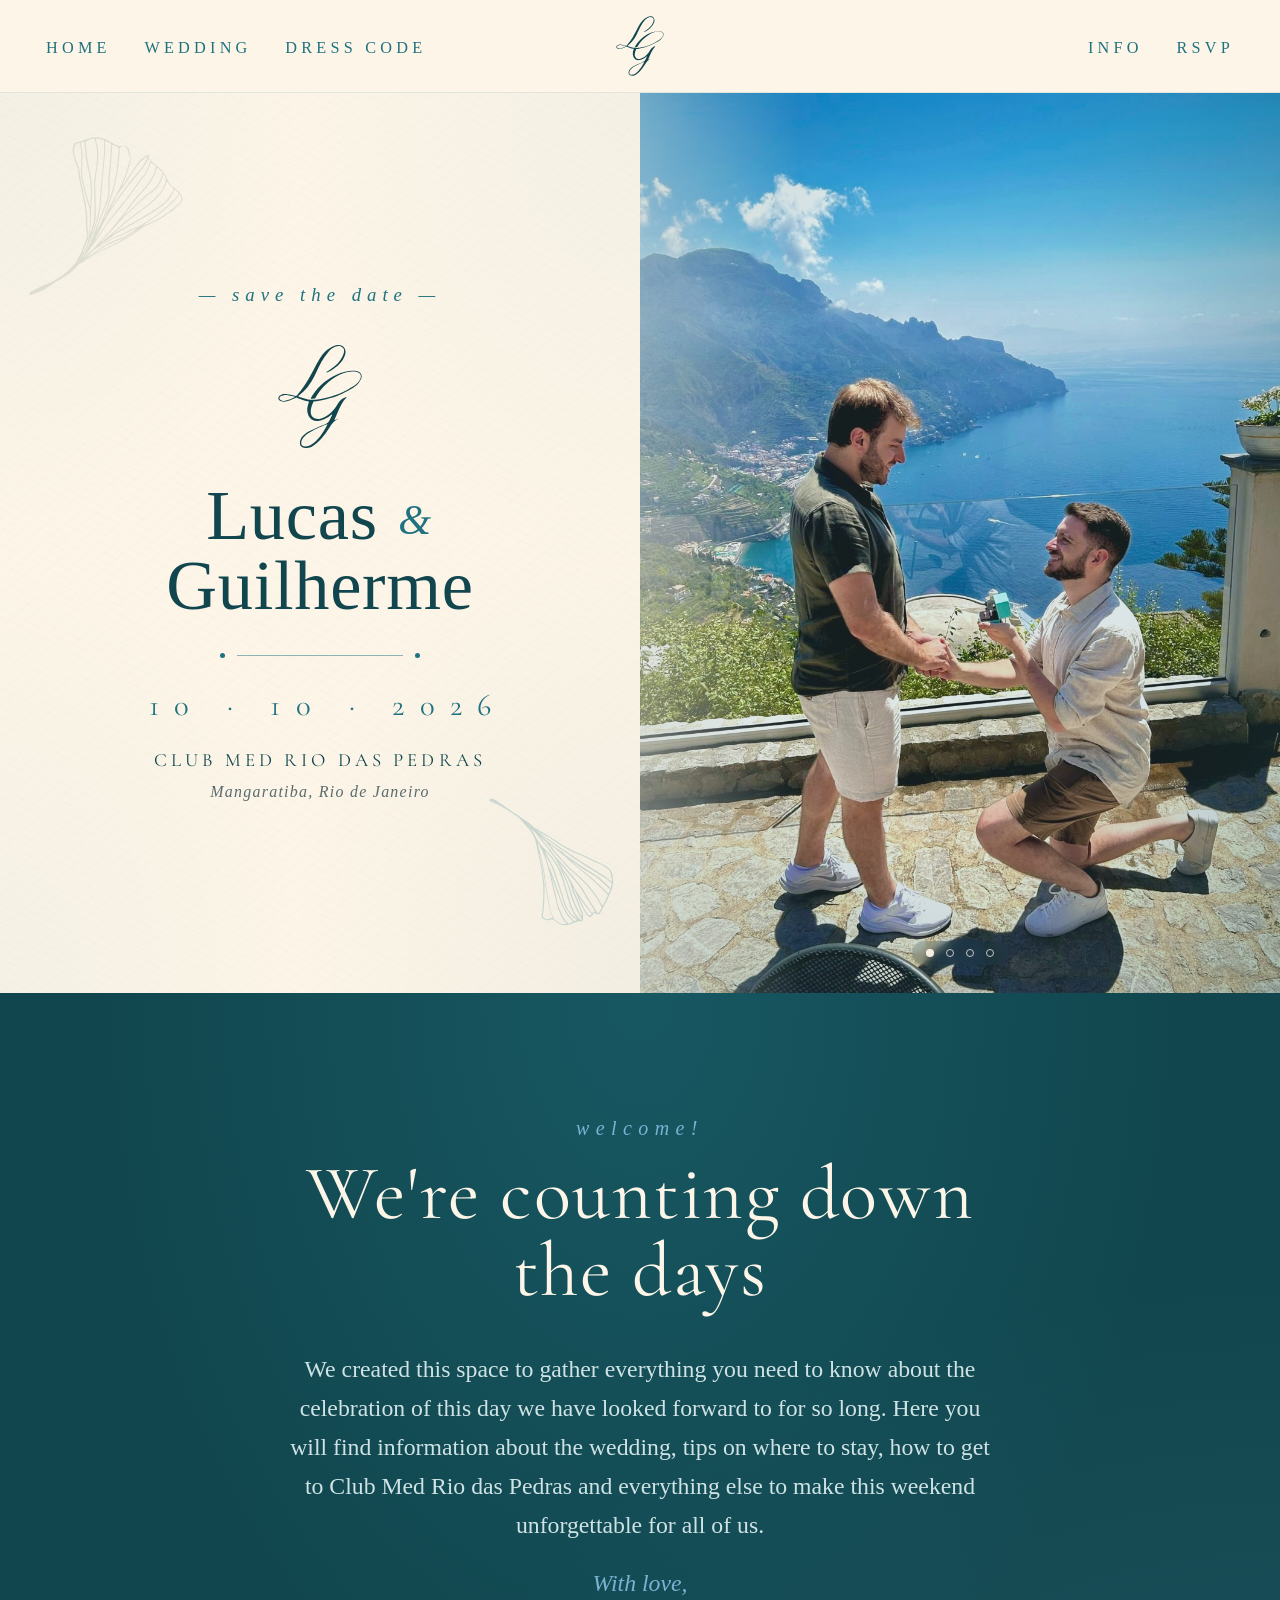
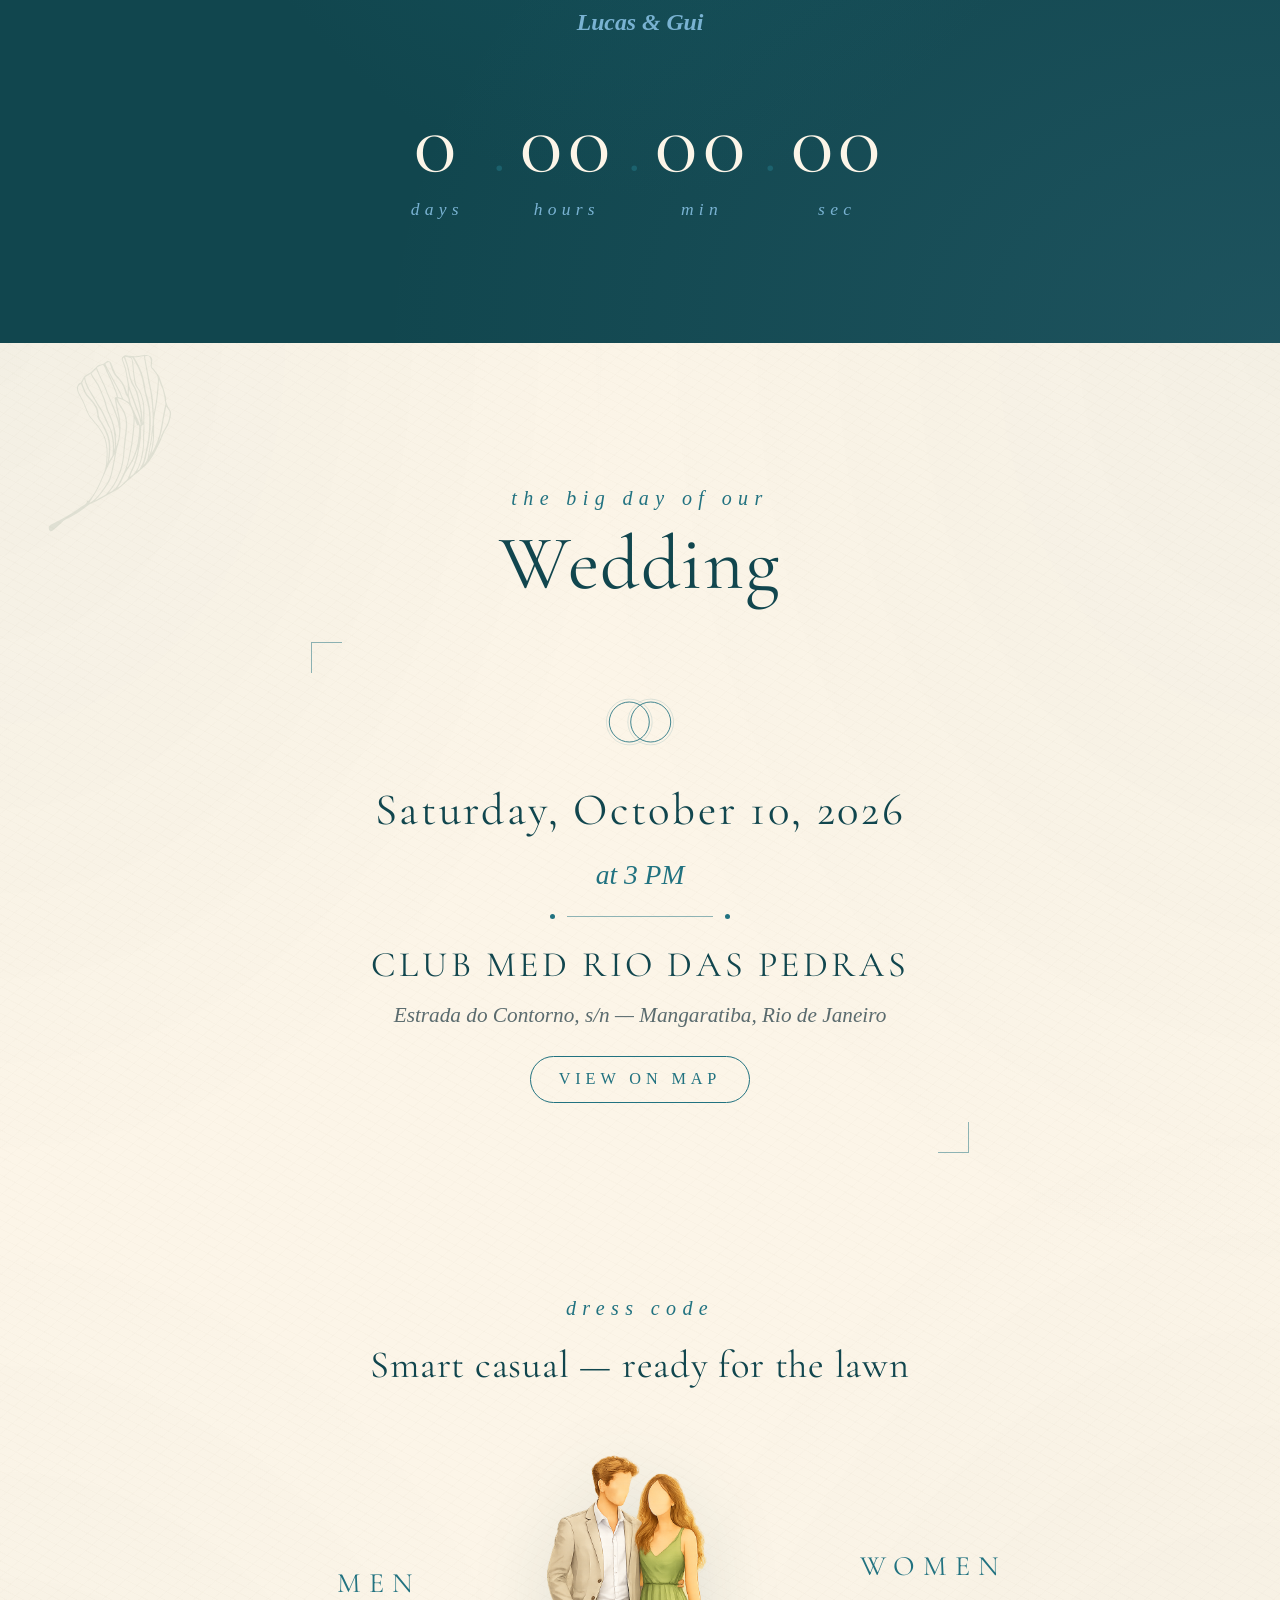
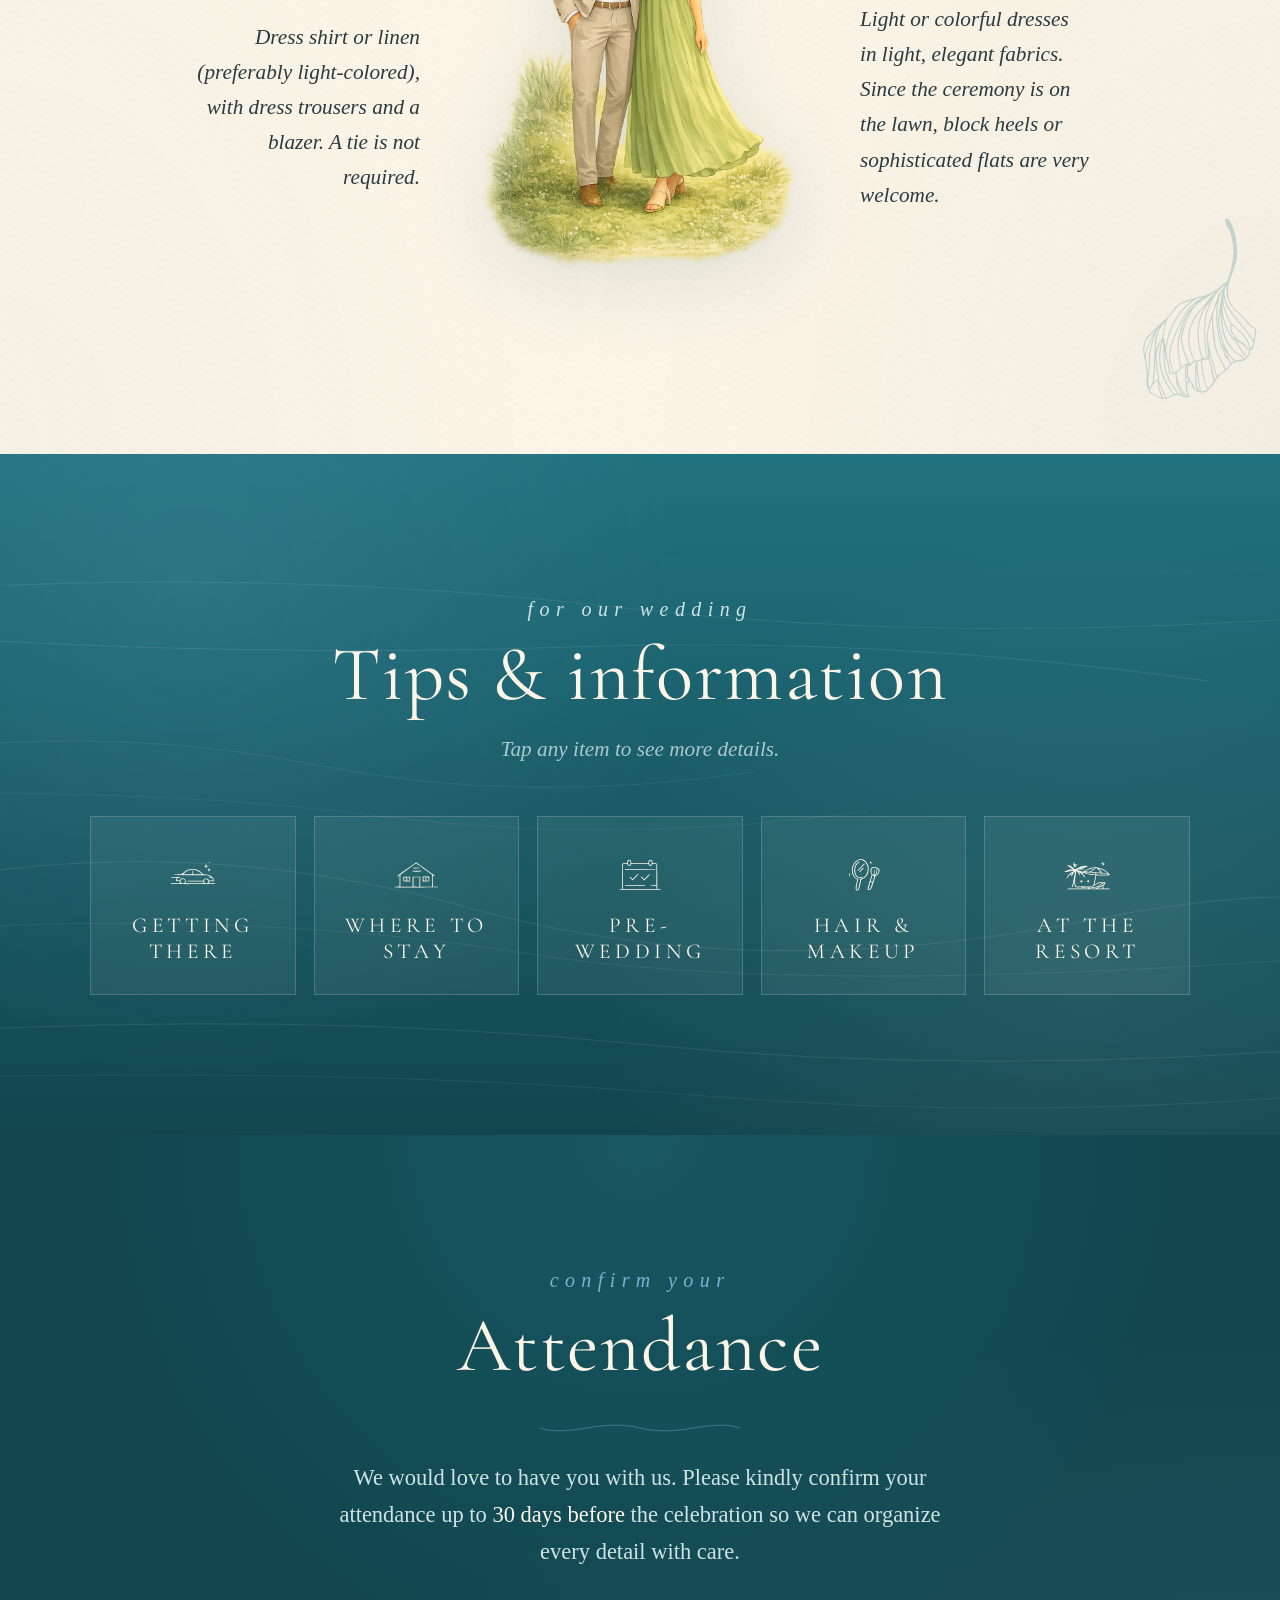
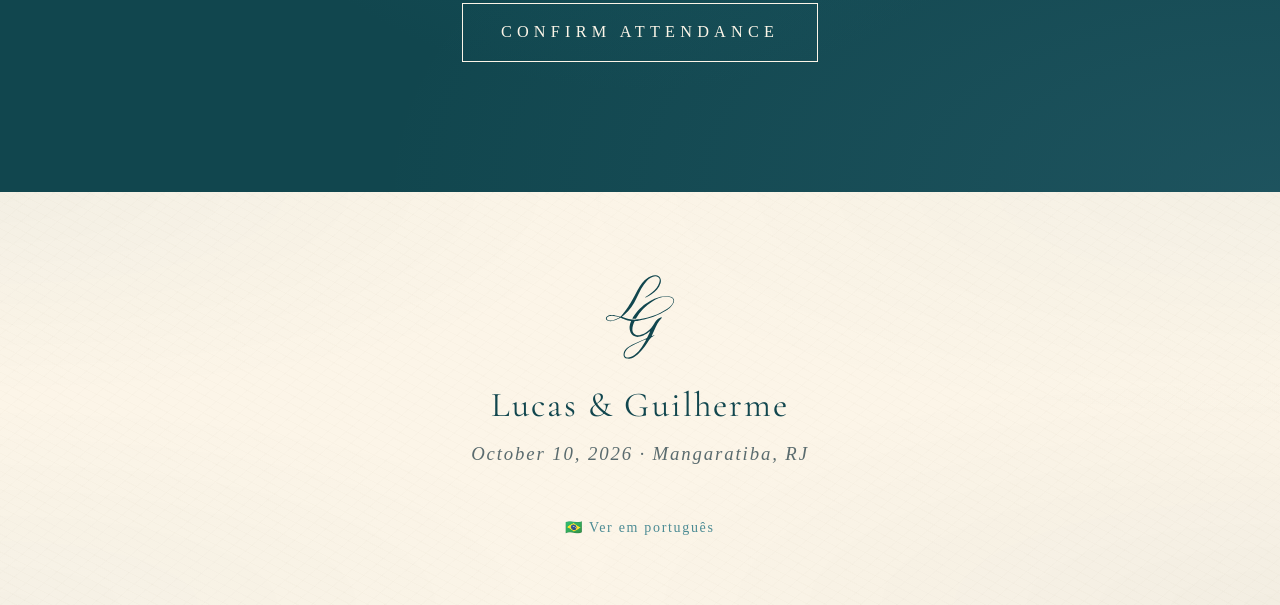
==== en/index.html @ 63b92f37 "Adiciona versão em inglês em /en (RSVP apenas, sem presentes) Página estática independente para conv" ====
<!DOCTYPE html>
<html lang="en"><head>
<meta charset="UTF-8">
<meta name="viewport" content="width=device-width, initial-scale=1.0">
<meta name="robots" content="noindex, nofollow">
<!-- Google tag (gtag.js) -->
<script async="" src="https://www.googletagmanager.com/gtag/js?id=G-W0YH6Z04YT"></script>
<script>
  window.dataLayer = window.dataLayer || [];
  function gtag(){dataLayer.push(arguments);}
  gtag('js', new Date());
  gtag('config', 'G-W0YH6Z04YT');
</script>
<title>Lucas &amp; Guilherme · 10.10.2026</title>
<link rel="preconnect" href="https://fonts.googleapis.com">
<link rel="preconnect" href="https://fonts.gstatic.com" crossorigin="">
<link href="https://fonts.googleapis.com/css2?family=Cormorant+Garamond:ital,wght@0,300;0,400;0,500;0,600;0,700;1,300;1,400&amp;family=Italiana&amp;display=swap" rel="stylesheet">
<link rel="stylesheet" href="../styles.css">
<style>
  .rsvp-inner-solo { grid-template-columns: 1fr; max-width: 640px; }
  .footer-lang { margin-top: 18px; }
  .footer-lang a { color: var(--teal); text-decoration: none; font-size: 14px; letter-spacing: .12em; opacity: .8; }
  .footer-lang a:hover { opacity: 1; }
</style>
</head>
<body data-page="index">

<!-- ============== NAV ============== -->
<nav class="nav">
  <div class="nav-inner">
    <div class="nav-left">
      <a href="#home">Home</a>
      <a href="#casamento">Wedding</a>
      <a href="#trajes">Dress code</a>
    </div>
    <a href="#home" class="nav-monogram" aria-label="Lucas e Guilherme">
      <img src="../imgs/monogram.svg" alt="LG" class="nav-mono-img">
    </a>
    <div class="nav-right">
      <a href="#dicas">Info</a>
      <a href="#rsvp">RSVP</a>
    </div>
  </div>
</nav>

<!-- ============== HERO (split layout: texto à esquerda, foto à direita) ============== -->
<section id="home" class="hero">

  <div class="hero-text paper">
    <svg class="leaf hero-leaf-1" viewBox="0 0 177.8 148.1" aria-hidden="true"><!-- Generator: Adobe Illustrator 30.1.0, SVG Export Plug-In . SVG Version: 2.1.1 Build 136)  -->
  <path fill="currentColor" d="M99.5,0c4.4.3,10.3,2.7,13.8,5.8l7.7,6.9c4,3.6,9.3,1.2,11.3,4.4s1.1,3.8,1.1,5.1-.4.6-.5.7.3.3.4.4c.3,5.7.4,7.8-2.5,12.9l-5.3,9.1c-1,1.7-2.1,3.4-3.2,5l-4.1,6c1.8-1.1,3-2.5,4.3-3.9l3.5-3.6,4.7-4.5,6.2-6c2.4-2.3,5-4.5,8-6l4.9-2.4c.9-.5,2.7-.4,2.9.6-.2,1.4-1.4,3.3-.4,4.6l6.4,7.7c2.1,2.5,3.5,5.5,5.1,8.3s2.1,4.8,2.4,7.3c1.2,9.6,6.8,10.6,10.7,18.3l.7,2.2v2.6c-.3,2.1-1.4,4.8-3.7,5.7s-4.8,2.4-7.1,3.8-4.3,2-6.5,3.1c-7.3,3.6-15,5.5-22.9,7s-8,2.4-11.9,4.1c-9.3,4.1-20.9,7.9-30.8,10.2l-9.1,2.1c-5,1.2-9.8,2.6-14.7,4.5s-7.3,2.6-11.1,3.8-3.1,1.3-4.5,2.2l-5.4,3.7c-5.1,3.4-18.4,6.9-25.9,10.3-6.7,3-13.6,4.9-20.9,5.4-1,0-2.1.6-3,0-.4-.6.7-2.9,2.2-3.3,5.1-1.5,10.1-2.5,15.3-3.6l7-1.4c2.7-.5,5.3-1.4,7.8-2.4l5.5-2.4c2.2-.9,4.2-2,6.2-3.1,4.1-2.2,9.8-5.8,12.6-9.5s2.6-3.1,4-4.7,1.4-2.1,2.1-3.1l6.6-10.1c.8-1.3,1.6-2.7,2.2-4.1s.5-3.8.7-5.8c.8-8,2.8-13.7,3.4-22.3s.4-17.1.4-25.8.2-6.5.4-10.1l.4-6.2-1.2-9.8c-.5-4.2-.8-8.1.4-12.2s2.5-5.8,5.4-6.1c5.2-.7,10.2-.4,15.1-1.6h2.6ZM84.6,76.6l1.9-8.3.9-4.8,2.3-13.1c1.4-7.8,5.8-16.6,8.2-24.8l1.3-4.7c1-3.7,1.7-7.4,1.6-11.2l-.3-8.2c-1.4-.2-2.9-.2-4.4,0l-4.8.7c0,.5-.5,1.3-.6,1.8l-1.4,11.5c-.8,6.5-.7,12.8-.6,19.3s-.7,12.6-1.8,18.9-3,10.7-4.3,16.1l-2,8.5-1.3,4.8-1.9,8c-.7,2.8-1.8,5.3-2.2,8.2,4-7.8,7.6-14.3,9.4-22.7ZM77.4,97.8c2-2.4,3.3-4.9,4.7-7.5s3.4-6,4.9-9.2,3.2-6.9,4.3-10.5l4.3-14.9,6.1-19.6,3.4-11c2.1-6.6,3.9-13.1,4.7-20-2.2-1.7-4.9-2.9-7.8-3.2-.4,7.5.8,10.6-1.3,18.1s-2.2,8.4-3.8,12.5c-7.8,19.5-5.7,20-9.7,38.7s-2.7,11.6-5.1,17.1l-4.6,9.6ZM80.8,65.2c0,1.7.3,3.2.5,4.9l1.4-5c.7-2.4,1.4-4.6,2-7,2-8.3,2.9-16.7,2.7-25.3s-.3-9.9.3-14.9l.9-7.9.9-7.8-3.7.3c-.5,3.8,0,7.8-.6,11.4s-2,9-3.3,13.5-.8,3.7-1.2,5.5c-1.1,5-1.1,8.5-.9,13.6l1,18.7ZM68.4,110.2c1.3-1.8,2.5-3.4,3.4-5.3,2.8-6.8,4.7-13.8,6.3-21s2.6-8.9,1.7-16.5l-.3-2.4-.4-8.4-.3-6.5c-.2-4.2-.6-8.2-.1-12.4s1.6-8.7,2.7-13c1.8-6.8,3.3-11.2,3-18.4s0-2.3,0-3.7c-.8,0-2.1,0-2.9.3-4.9,2-5.1,9.6-4.7,14.1s.7,7.4,1.3,11.2,0,4.7-.2,7l-.4,8.2c0,1.9,0,3.7,0,5.6.2,11.1.4,24.6-2.2,35.4-1.1,4.7-1.4,9.3-1.9,14s-2.4,5.9-4.1,8.4-3.8,5.7-5.6,8.9c2-1.5,3.2-3.5,4.7-5.5ZM69.3,112.3l3.7-4.6c.7-.9,1.2-1.8,1.9-2.7l2-2.7,2.1-3,8.3-13.3,4.9-7.3,5.5-8.1c2.6-3.8,4.5-7.7,5.5-12.2l3.1-13.9c.6-2.8,1.6-5.3,2.6-7.9,3.1-8.9,4.6-16.8,7.6-25.9-1.7-1.8-3.6-3.6-5.6-5.1-.8,5.9-1.9,11.2-3.7,16.6l-2.7,8.6-2.1,6.5-1.7,5.3-6.1,20.9c-2,6.8-3.5,12.1-6.7,18.5l-1.3,2.5-4.6,8.3c-3.2,5.8-8.5,12.2-12.1,17.9-.8.7-1.4,1.4-2.1,2.3l-6.1,7.4c2.9-1.5,4.4-4.2,6.2-6.5l1.2-1.6ZM83.6,95c4.2-4.9,7.9-9.7,11.4-14.9l8.3-14,5.6-10.4c3.1-5.8,5.6-11.9,7.8-18.1l1.8-5.4,1.4-4.3,2.6-8.3c.8-2.5.5-3.7-1.3-5.2l-3.6-2.9c-1.2,3.5-2.2,7-3.1,10.6s-2.7,9.5-4.2,14.2l-2.4,7.5c-.5,1.6-.8,3.3-1.2,5l-1.7,7.8c-.7,3.3-1.5,6.6-3.2,9.6s-1,1.9-1.6,2.8l-7.6,11.1-7.4,10.9c-.3,1.5-1.8,2.3-1.7,3.9ZM107.8,67.2c.5-.6.9-1,1.3-1.5,1.6-1.7,2.7-3.8,4.3-5.6l2.7-3.2c4.7-5.6,11.2-16.9,14.8-23.5s1.4-4.9,1.3-7.5c-.2-4.7.4-2.5-.7-7.2s-4.5-2.3-6.9-2.5c-1.4,5.9-3.2,11.3-5.1,16.9-4.1,12.3-9.1,23.5-15.8,34.6l-1.2,1.9-5.7,9.4-4.5,7c1.9-1.7,3.2-3.8,4.6-5.8s3.1-4,4.8-6l2.2-2.6,3.6-4.3ZM101,77.2l10.9-10.1,3.4-3.1,8.8-7.8c7.3-6.5,23.6-17.2,27.3-25.7-5.5,2.3-8.9,4.6-13.2,8.1-2.1,2.5-4.5,4.3-6.8,6.6l-11,11-6.6,5.5-6,7.1c-2.4,2.8-4.7,5.4-6.8,8.3ZM84.7,100.3l7-6.8c3.3-3.4,6.9-6.3,10.6-9.3l5.4-4.4,10-8,1.8-1.5,7.7-6.9,6.8-6.2,7.2-6.2c5.9-5.1,6.7-6.2,10.6-12.9s-.3-1.7-.8-4.1c-1.1,1.6-2.3,3.4-3.8,4.7l-5.3,4.8-13.2,10.7c-7.9,6.4-20.7,17.7-27.7,24.7l-2.4,2.4c-1.1,1.1-2.3,2.2-3.2,3.4l-5.1,6.6-3.3,4.1-3.4,4.3c-1.3,1.7-2.9,3.1-3.8,5.1,1.8-1.6,3.4-3,5.1-4.7ZM76.3,113.4l7-5,6.2-4.4c4.2-3,8.3-5.8,12.2-9.1l6.4-5.4,10.6-9,4.1-3.6c2.8-2.4,5.5-4.7,8.4-6.9l7.1-5.3,1.6-1.2c5.2-3.9,7.5-5.8,11.8-10.7,2.5-3,4.4-6.1,5.8-9.9l-4.4-4.9c-3.8,6.7-4.9,8.5-10.6,13.4l-4.3,3.8-10.5,9.4c-5,4.5-9.9,8.7-15.1,12.9l-5.5,4.4-7.6,6.1c-1.9,1.5-3.7,3.1-5.5,4.8l-10.1,9.8-11.6,10.5-2.6,2.4c-1.8,1.7-3.6,3.3-5.4,5.2,1.2-.4,2.4-1,3.2-1.9,3.7-3.6,3.5-1.7,8.6-5.3ZM114,86.6l8.1-4.6,9.6-6.1c2-1.3,4-2.5,6.1-3.7,5.1-2.9,10.6-4.4,15.5-8.3s7.2-7.9,9.4-12.7l-4.3-7c-.5.8-.7,1.4-1,2.1-2.3,4.5-5.3,8.2-8.9,11.7s-6.6,5.6-10.2,8.3l-4.4,3.3-5.8,4.5-11.5,9.8-4.2,3.6c.6-.2,1.1-.5,1.6-.8ZM87.1,108c.7-.3,1.2-.7,1.8-1l13.1-7,6.4-3.8c2.1-1.3,4.2-2.4,6.4-3.5l6.8-3.3,7.6-3.5c1.2-.5,2.3-1,3.5-1.6l4-1.8c5.8-2.6,11.2-5.7,16.4-9.5s6.4-5.1,8.7-8.6,4.7-6.3,1.8-11.8l-2.5,4.4c-2.4,4.2-7.2,8.7-11.6,10.8l-4.8,2.3c-3.5,1.7-6.8,3.3-10.1,5.3l-10.3,6.5-8.8,5-3.3,2.1-7,5c-3.6,2.6-6.9,5.4-10.6,7.8s-6.9,4.4-10.1,7.1l2.7-1ZM104.5,101.4l10.6-3.6,16.4-5.2c6.8-2.2,13.3-4.6,19.9-7.3s9.7-4.8,15.3-10.2,2.6-3.5,3.6-5.4c-1.3-1.6-2.6-3-3.3-4.9l-1.5-4c-1.6,2.7-3.3,5.3-5.4,7.7-4,4.4-13.7,10.9-19.1,13.3l-8.9,4.1-15.7,7.3c-2.6,1.2-4.9,2.7-7.4,4.1l-12,6.9,7.5-2.8ZM113.9,103.4c5.5-1.4,7.7-1,13.4-2.8l5.7-1.7c2.8-.9,5.4-2.2,8.2-3.3s5.5-1.9,8.1-3.4l5.9-3.2c2.6-1.4,5.1-2.6,7.6-4.1,5.3-3.2,8.1-4.4,12.3-9.4-1.1-1.7-2.3-3.2-3.7-4.6-.9.8-1.1,2-1.8,2.9-3.7,4.4-8.1,8.3-13.3,10.8s-12,5.2-18.4,7.3l-25.6,8.2-9.1,3.1c-5.5,1.9-8.3,3.7-13.4,5.5s-5.3,1.6-7.5,3.3c6.2-2.1,12-4.2,18.3-5.4s5.6-1.1,8.5-1.8l4.9-1.2ZM131.4,100.8c2.2-.3,4.2-.5,6.4-1l8.2-1.8c5.1-1.1,13.6-4.6,18.3-7.1l10.1-5.4c2.1-1.1,2.7-6.9,1.2-8.9-2.6,2.8-5.5,5.2-8.8,7.2l-8.6,5-5.7,3c-3.7,1.9-7.3,3.6-11.2,4.9s-4.5,2.2-7.5,3l-2.6,1.1ZM69.1,120.2l17.1-6.6c2.4-.9,4.7-1.6,7.1-2.2l4.2-1.1c5.2-1.3,10.3-.5,16.6-3.8,3.7-1.9,7.2-2,10.7-3.6-1.7-.1-3.1.2-4.6.4l-3.5.6-11.4,2.7-2.2.4c-4.3.8-8.5,1.8-12.7,3.1l-6.8,2.3-7.9,2.9-8.6,5.3c.6,0,1.2-.2,1.9-.4ZM63.2,123.7c1.9,0,3.3-1,4.8-1.6l9.4-3.3c4.7-1.6,9.4-2.6,14.3-3.7l6.2-1.5c4.4-1.1,8.5-2.5,12.8-3.9s8-2.8,12.1-4.6c-5.7.8-8.9,3.6-14.7,4.7s-2.2.6-3.4.7c-5.5.5-10.6,1.7-15.9,3.4s-8.2,3.1-12.4,4.7l-7.3,2.7c-2,.8-4,1.5-5.8,2.4Z"></path></svg>
    <svg class="leaf hero-leaf-2" viewBox="0 0 157.9 91" aria-hidden="true"><!-- Generator: Adobe Illustrator 30.1.0, SVG Export Plug-In . SVG Version: 2.1.1 Build 136)  -->
  <path fill="currentColor" d="M6.2,0c.8.3,1.8.4,2.9.5,2.6.2,5.1.8,7.7,1.2l10,1.5,5,.7,10.3,1.7c3.2.5,6.5.7,9.7,1.6s3,1.1,4.7,1.2l4.3.4,13.4,1c2.2.2,4.4.4,6.5.7l5.6.8c6.5.9,13,1.3,19.7.9l2.9-.2,7.1-.3h16.4c4.7-.2,13.8-.5,17.1,3.6s3.3,4.1,4.8,6.4,2.7,8.7,2.8,10.5l.5,9.4c.3,6.1-.2,5.6-.2,11.1s-.2,3.7-.3,5.6-1.6,3.3-3.6,3.1l-2.1-.2c-.3,1.4-.5,2.5-.8,3.8s-1.7,2.6-3,2.3c-2.5-.5-4.5-1.8-6.5-3.2-5.3-3.7-10-7.9-14.9-12s-4.2-3.6-6.8-5c1.8,2.3,3.8,4,6,5.8,3.1,2.5,5.9,5,8.7,7.8s3.1,2.9,4.7,4.3c2.6,2.2,4.3,5.4,5.3,8.7-.8,1.4-2.1,1.7-3.2,2.5-6.3,4.5-7.6,11-16.4,11.6-2.1.1-4.2-.4-6.3-.7s-1.2-.1-1.7-.3c-2.9-1.1-2.9,1.3-5.8,3.1s-6.9.8-8-1.7-.6-2.9-1.1-4.2c-1.5-4.4-3.4-8.4-5.2-12.7s-4.6-10.3-7.6-15.2-7.3-11.6-11.6-17.1l-4.9-6.3c.2-.4,1.1-.4,1.3,0l5.6,7.1c1.4,1.8,2.6,3.6,3.9,5.4,2.7,3.8,5.1,7.6,7.5,11.5s3.9,7.2,5.6,11.1l3.8,8.7c1.6,3.7,2.9,7.3,3.9,11.2.3,1.1,2.1,1.3,3,1.5,4.1.8,4.2-2.3,7.4-4.1-3.3-2.7-6-5.5-8.5-8.8l-7.5-10.1c-4.5-6.1-8.6-12.2-12.8-18.6s-5.2-7.6-8.3-11.2l-4.2-4.9-.6.4c-.2.1-.9-.1-1-.3l-4.1-5.3c-5.5-7.1-7-8.9-14.8-13.4s-1.8-.7-2.8-1.1c-5.6-2.3-10.8-5.1-16.9-6.3s-15.7-1.9-23.6-2S.2,4.3,0,3.4v-1.9C1.8-.1,1.7.7,2.9,0h3.4ZM130,13h-2.3s-4.1,0-4.1,0h-12.6c-4.9.2-9.6.8-14.5.5s-7.2-.5-10.9-1l-8.4-1.2c-1.4-.2-3.1-.3-4.6-.4l-5-.3c-2.5-.2-4.8-.4-7.4-.4,3.5.9,6.7,1.8,10.2,2.2l5.7.7,8.5,1.4,10.5,1.5c12.2,1.8,24.3,3.3,36.6,4.4l8.4.8c4.7.4,9,1.4,13.6,2.4-.4-1.4-1.4-2.3-2.2-3.4-1.2-1.7-4-5.6-6-6.2-6.1-1.7-9.5-1.4-15.6-1.2ZM141.1,72.2c-3.7-2-15.1-11.3-17.8-14.2l-8.6-9.3c-.6-.6-1.2-1.5-1.8-2l-2.3-2-15.3-12.7c-2.2-1.9-4.4-3.4-7-4.8l-9.6-5-7.7-3.6c-5.5-2.5-10.9-6.1-17.6-7.4.5.6.9.8,1.5,1.2,4.5,3.1,8.7,6.1,13.6,8.7s13.9,4.3,21.9,9.1,10.5,7.2,14.9,11.9l14.1,15.3,3.3,3.7c4,4.4,9.2,9.1,14.7,11.6s3.9,1.4,4.5,1.1.8-.9.6-1.1l-1.4-.7ZM154.4,25.2l-7.4-1.6c-2.7-.6-5.6-.9-8.5-1.1l-7.2-.6-8.2-.8-12.3-1.5-25-3.8-2.2-.4-7-1.1-11.3-1.7c2.9,1,5.8,1.7,8.8,2.5l10,2.1c1,.2,2.2.5,3.2.4,4.6-.4,8.4,2,11,2.4l19.8,3c7.6,1.2,14.7,1.2,21.8,2.9s10.2,2.6,15.5,4.6l-1-5.5ZM149,56.5c1.1.7,5,3.5,6,3.3s.9-6,.9-7.1c-3.8-3.2-7.7-6.2-12.2-8.4l-7.1-3.5c-4.4-2.1-8.9-3.7-13.6-5.1l-5.7-1.7c-3.4-1-6.8-1.7-10.2-2.8s-6.4-2.5-9.6-3.8l-10.4-4.2c-7.8-3.1-13.2-7.6-21.8-8.9l4.2,2.3c.4.2.7.7,1.3.7l6.3,2.8,6.8,3.5,3.6,2c2.3,1.3,4.8,2,7.3,2.9,3.7,1.3,7.1,2.8,10.7,4.3l7.1,3.1c4.3,1.9,8.5,3.5,12.7,5.7l2.2,1.2c1.1.6,2.2,1.2,3.2,1.9l10.2,6.9,8.1,4.9ZM156.4,44.2l-.3-6.1c-6.1-2.3-12.1-4.3-18.3-6l-11.1-3-14.2-3.4-7.7-2.2-7-1.9-13.1-3.1-7.5-1.6c2.6,1.5,4.9,2.7,7.5,4s3.2,1.3,4.9,2l9.6,3.9,7,2.8c5.7,2.3,19.2,4.6,27.8,8.7l7.8,3.7c5.2,2.4,9.6,5.5,14.1,9.1.3-2.5.6-4.6.5-6.9ZM119.3,77.5c-2.4-2.1-4.7-3.8-6.6-6.2l-6.1-7.4-9.5-11.8c-2.6-3.2-5.1-6.3-7.9-9.4s-1.1-1.4-1.7-2.3-1.8-1.5-2.5-2.4-1.5-1.9-2.4-2.7l-3.3-3.3c-4.3-4.3-8.8-8.1-14.2-11.2.9,1.5,2.2,2.7,3.4,4.1l8.8,10.4c3.4,4,6.4,8.1,9.3,12.5s7.7,11.7,11.9,17.5l7.6,10.4c2.6,3.5,5.5,6.8,9.2,9.2s3.9,1,5.7,1.5c2.7.7,7.4-.2,9.4-2.3-4.5-1.3-8-3.6-11.4-6.6ZM156,36.7v-4.6c-5.5-2-10.9-3.5-16.6-4.9s-5.2-1.1-8-1.3c-5.7-.5-11.2-1-16.8-1.9s-5.8-1.1-8.9-1.4c3.1,1,6.1,1.9,9.3,2.6l15.7,3.7,5.3,1.4,11.4,3.4,4.1,1.4,4.5,1.6ZM137.6,74.4c-3.3-1.5-6.1-3.3-8.8-5.5s-2.7-2.1-3.8-3.4l-5.8-6.2-10.4-11.6c-6.7-7.4-14.8-14.8-23.9-18.9s-5.6-2.5-8.6-3.1l13.1,9.8c4,3,7.3,6.7,10.8,10.3l12.2,12.5,1.5,1.6,5.7,6c.5.5,1.2,1.1,1.8,1.6,4.7,3.8,10.2,6.8,16.2,7ZM138.9,75.8c-5.3-.3-9.6-1.7-13.7-4.3-3.1-1.7-5.6-3.8-8-6.4l-5.2-5.6c-.5-.6-1-1-1.5-1.6l-13.7-13.8c-2.7-2.7-5.2-5.2-8.1-7.7s-3.4-2.4-5.1-3.7-4.6-3.5-7.1-5.1c1.4,1.6,3,2.9,4.5,4.5l3.6,3.8c1.5,1.5,2.9,3,4.6,4.2,2.8,2.1,5,4.5,7.5,7l16,15.8,1.5,1.6c5.9,6.1,13.6,11.7,22.1,13.7l2.5-2.4ZM149.7,62.1c.2-.7.4-1.3.5-1.6s.9-.4,1.5-.6c-2.3-1.7-4.8-3.1-7.4-4.6-6.7-3.8-13.6-9.4-19.6-12.5s-8.3-3.8-12.6-5.6l-3.4-1.4-2.3-1c-3.7-1.7-7.3-3.4-11-4.6,4,3.2,8.3,5.7,12.5,7.6s2.7,1.4,3.8,2.4,1.6.8,2.3,1.3l8.2,6.1c2.6,1.9,5.4,3.3,8.2,4.8l6.1,3.3c4.3,2.4,8.5,4.7,13.2,6.5ZM133.7,62.3l-3.7-3.6c-.3-.3-.5-.5-.8-.8l-3.4-2.8c-2.3-1.9-4.7-3.7-6.7-6l-4.4-4.9c-2.1-2.4-4.9-3.9-7.7-5.4l-4.5-2.5c1,1,1.9,1.9,3,2.7,5.1,4,9.8,8.2,14.1,13.2s7.9,7.9,13.6,12.6,5.2,4.2,8.3,6c-2.2-4.4-4.3-5.1-7.7-8.5ZM133.1,82l2.4-2.8c-3.3-1.2-6.3-2.1-9.2-3.8s-7.5-5-10.8-8.2l-11-10.6-8.1-7.9-2.8-2.8c.9,1.5,2,2.5,3,3.8l8.6,10.6c1.2,1.5,2.4,2.8,3.5,4.4,2.7,3.6,5.4,6.9,8.9,9.8s2.6,2.1,3.9,3.3c2.6,2.4,5.8,3.8,9.1,5s1.6,0,2.4-.8ZM148.1,65.9c1.1-.3,1.3-1.9,1.4-2.6-2.8-1.2-5.5-2.1-8.2-3.6l-11.7-6.4c2,2.2,4.2,3.8,6.4,5.6s5.1,3.9,8,5.7,2.7,1.6,4.1,1.3Z"></path></svg>

    <div class="hero-text-inner">
      <p class="hero-eyebrow">— save the date —</p>

      <img src="../imgs/monogram.svg" alt="LG" class="hero-mono-img">

      <h1 class="hero-names">Lucas <span class="amp-display">&amp;</span> Guilherme</h1>

      <div class="hero-rule">
        <span class="dot"></span>
        <span class="line"></span>
        <span class="dot"></span>
      </div>

      <p class="hero-date">10 · 10 · 2026</p>
      <p class="hero-place">Club Med Rio das Pedras<br><span class="hero-place-sub">Mangaratiba, Rio de Janeiro</span></p>
    </div>
  </div>

  <div class="hero-photo">
    <div class="hero-slide is-active" style="background-image:url('../imgs/hero.jpg')" role="img" aria-label="Lucas e Guilherme em Ravello, Itália"></div>
    <div class="hero-slide" style="background-image:url('../imgs/hero2.jpg')" role="img" aria-label="Em frente à Torre Eiffel, Paris"></div>
    <div class="hero-slide hero-slide-louvre" style="background-image:url('../imgs/hero3.jpg')" role="img" aria-label="No Louvre, Paris"></div>
    <div class="hero-slide hero-slide-couple" style="background-image:url('../imgs/hero4.jpg')" role="img" aria-label="Em Londres"></div>
    <div class="hero-photo-overlay"></div>
    <div class="hero-dots" aria-label="Navegação do carrossel">
      <button class="hero-dot is-active" data-i="0" aria-label="Foto 1"></button>
      <button class="hero-dot" data-i="1" aria-label="Foto 2"></button>
      <button class="hero-dot" data-i="2" aria-label="Foto 3"></button>
      <button class="hero-dot" data-i="3" aria-label="Foto 4"></button>
    </div>
  </div>
</section>

<!-- ============== WELCOME + COUNTDOWN ============== -->
<section class="welcome dark">
  <div class="welcome-inner reveal">
    <p class="kicker">Welcome!</p>
    <h2 class="section-title light">We're counting down the days</h2>

    <p class="welcome-text">We created this space to gather everything you need to know about the celebration of this day we have looked forward to for so long. Here you will find information about the wedding, tips on where to stay, how to get to Club Med Rio das Pedras and everything else to make this weekend unforgettable for all of us.</p>
    <p class="welcome-text welcome-text-italic">With love,<br><strong>Lucas &amp; Gui</strong></p>

    <div class="countdown" id="countdown" aria-live="polite">
      <div class="cd-block">
        <span class="cd-num" id="cd-days">99</span>
        <span class="cd-label">days</span>
      </div>
      <div class="cd-sep">·</div>
      <div class="cd-block">
        <span class="cd-num" id="cd-hours">17</span>
        <span class="cd-label">hours</span>
      </div>
      <div class="cd-sep">·</div>
      <div class="cd-block">
        <span class="cd-num" id="cd-min">00</span>
        <span class="cd-label">min</span>
      </div>
      <div class="cd-sep">·</div>
      <div class="cd-block">
        <span class="cd-num" id="cd-sec">32</span>
        <span class="cd-label">sec</span>
      </div>
    </div>
  </div>
</section>

<!-- ============== O GRANDE DIA ============== -->
<section id="casamento" class="great-day paper">

  <svg class="leaf leaf-corner-tl" viewBox="0 0 147.8 146.9" aria-hidden="true"><!-- Generator: Adobe Illustrator 30.1.0, SVG Export Plug-In . SVG Version: 2.1.1 Build 136)  -->
  <path fill="currentColor" d="M120,0c1,1.1,7.4,3.3,9.1,3.8,3.7,1.1,7.9,0,12.5,2.8s2.1,6.3.9,9.5-.8,2.6,0,4c1.1,2.2,3.6,8.4,3.8,10.6l.7,12v4c0,2.3-.2,4.5-.4,6.8-.8.6-.8,1.3-.7,2.2.2,2.1,0,4.3.7,6.3s1.4,3.4.9,5.3-1.8,4.2-2.9,6.2-3.3,4.9-5.5,6.9-3.5,3.3-5.9,6.3-2.7,3.8-4.3,5.5l-8.1,8.7c-1.2,1.3-2.5,2.4-3.8,3.6-4.9,4.5-10.6,7.4-16.7,9.7s-8.4,3.8-12.7,5.8-6.5,3.5-10.1,4.7-9,2.2-13.5,3.3l-5.7,1.4c-3.4,1-6.8,1.5-10.3,1.9s-2.3.3-3.3.7l-7.2,2.7c-5.4,2-10.8,3.4-16.5,4.5s-4.4,1-6.4,2c-3.5,1.8-6.8,3.6-10.4,5.1s-3.3.2-4-1.3v-1.7c.7-2.7,3.3-3.1,6.1-3.5,8.1-1.1,18.4-3.9,26.2-6.5s10-2.7,10.9-4.5,1.4-.4,2-.7c4.1-2.5,7.6-5.5,10.9-9s6.7-7.4,9.7-11.3,4.9-6.5,6.9-12.1l2-5.7c2.2-6.1,3.4-15.1,1.8-21.6s-3.1-9.8-5.3-14.5-2-4.2-2.6-6.5c-1.5-5.5-1.2-10.7-2.1-15.2l-1-5c-.7-3.4-2.2-8.7.9-11.6s2.3-.9,3.3-1.5c2.2-1.3,3-3.4,5-4.7s6.8-2,7.7-2.4c2.4-1.2,4.4-2.5,6.8-3.8,3.9-2.3,4.1.4,9-1.5s2.6-.9,3.8-.7,2.1,1.8,2.2,2.9l.3,4.3.5,4.8c.6,5,5.1,9.8,5.8,17.9s-.3,4.3.5,6.6l2.3-7.2c.2-.8.4-1.8.5-2.6l1-9.1c.2-2.1.6-4.3.5-6.3l-.5-8.7c-.1-2.1,2.6-3.3,4-3.6h1ZM117.3,64.5v1c1.7-6.2,2-12.6,2.4-19.1s.5-9-.6-13.6-1.2-5-1.3-7.6c-.2-5.3.8-11.9.6-15.1l-.5-8.4c-1.1.3-1.8,1.5-1.6,2.7.5,4.1.6,8,.2,12.2l-.8,9.4c-.3,3-.5,5.9-.3,8.9l.2,2.5.8,10.6.4,6c.3,3.5.7,6.9.6,10.6ZM119.9,64.1c2.3-9.4,3.7-8.7,3.8-20.7,0-3.5-.9-6.6-2-9.8s-.4-6.4,0-9.6,1.3-8.7,2.3-13.1.9-5.7-.2-6.7-2.7-2-4.5-2.7c-.2,1.3-.1,2.3,0,3.4.9,8.9-.6,12.9-.2,20.8.2,2.9,1.6,7.4,2,11.6s-.1,7.2-.2,10.8c-.2,7.2-1.1,13.5-3,20.8.7-.5,1.2-1.3,1.4-2.2l.7-2.6ZM109.6,32.7c.2-4.2-1.6-9.1-3.5-12.8-2.7-5.4-2.8-8.9-3.1-14.9s-.2-2.4-1.1-2.7-2.2.3-3.2.6c0,1.2.3,2.4.5,3.6l2.7,12.7,2.2,10.2c.6,2.8,1.2,5.5,1.4,8.4l.6,3.2c1.5,1.5,2.8,3,4.3,4.8,1.6-5.9-1.3-5.2-.9-13.1ZM95.9,60.4c.9-3,.7-8.2,1-10.9l1.1-11c0-.4.6-1.2,1-1.3s.9,0,1.6,0c.2-2.8-.1-5.6-.5-8.4l-1.2-9.6c-.4-3.5-1.3-6.8-1.6-10.3s-.4-4-1.3-5.7l-3.3.2c-1.1,0-2.1.4-3.2,1,.2,2.3.4,4.2.7,6.4l.4,2.6.7,4.3c.6,3.3,1.1,6.5,1.4,9.9l.3,3.8,1.2,8.5.7,5.3.6,6.5.4,8.7ZM102.5,111.8l3.1-3.1c1.6-1.7,3-3.6,4.1-5.7l5.8-10.9c2.1-4,3.9-8,5.5-12.2s.7-1.7,1-2.6l1.8-5.6,1.5-5.3c1.3-4.4,2.1-8.8,2.3-13.4l.5-11.7c.1-2.3.2-4.5.5-6.7,1.2-8.9.9-16.9-1.4-25.6l-1.1-4.2c-.1-.4-.7-.9-1.1-1,.4,2,.7,3.6.3,5.5l-1.6,8.4-1.2,8.5c-1,7.4,1.2,8.7,1.8,12.8.9,6.2.3,13.4-1.5,19.3l-3.1,10.2c-.9,3-1.4,6.1-2.5,9.2s-1.3,3.4-1.7,5.1c-1.3,4.8-2.7,9.2-4.8,13.7s-5.3,10.4-9.4,14.8-.7.8-1,1.3c.7-.1,1.7-.4,2.2-.6ZM123.1,81.8c.4-1,.9-2,1.3-2.9,2.3-4.5,3.7-9.2,4.9-14.1l1.7-7.4c1.3-5.6,2-11.1,2.8-16.9.3-6.6,1.1-13.1,1.8-19.7l.6-6.2.7-6.5.2-2.2-5.2-.4c-1.4-.1-2.9-.5-4.3-.9,1,4.2,2.1,7.9,2.6,11.9.9,6.5.7,12.8-.2,19.3s-.4,7.3-.5,11.1c-.4,11.1-1.6,17.1-5,27.7-2.9,9-6.9,17.3-11.6,25.5-1.5,3.3-3.3,6-5.5,8.9,2.1-1.1,3.7-2.7,5.1-4.5l1.5-2.8,4-8.2c1.9-3.9,3.8-7.6,5.4-11.7ZM87.5,79.6c-.3,1.5-.8,2.9-.8,4.5l2-3.4c2.1-3.5,4-7.1,4.9-11.1s1.3-9.4.9-14.1l-.8-10-.7-5.8c-.6-4.7-1.2-9.3-1.6-14s-1.1-6.8-1.6-11-.7-4-.9-6l-.4-3.5-5.7,3,.9,3.5c.4,1.5.8,2.9,1.4,4.4,2.3,6.4,2.2,9.9,3,16.5s.6,6.3.5,9.6c-.3,10.7,2.4,12.2,1.2,26.9s-.5,3.4-.9,5l-1.2,5.5ZM139.4,44.9l3.7-9.7c.8-2.1,1.4-4.2,1.4-6.5s-2.4-6.7-3-8.2c-1.8-3.9,1.3-6.1,1.2-10.1s-2.4-3.4-4.4-3.9c-.2,1-.4,1.8-.5,2.8l-1.7,18.2-.5,5.7-.4,5c-.3,4.4-.7,8.6-1.6,12.9l-2.4,11.3c1.8-2.8,2.9-5.7,4.3-8.6s2.7-5.9,3.9-9.1ZM85.8,81.7l1.4-6.3c1.5-6.9,2.1-13.5,1.1-20.6l-.2-1.9-.6-4.3c-.6-3.7.2-8.6-.4-14.2l-.3-2.9c-.5-4.6-.8-9.2-2.3-13.6s-1.8-5.5-2.4-8.3-.6-.9-.9-.9c-1.3.2-4,.7-5.4,1.6-.2,2.2-.5,4.3-.1,6.5s.3,3.9.8,5.6l1.4,5.1,1.8,6.8c.8,2.9,1.4,5.8,2.4,8.6s1.8,7.6,2.3,11.6l.8,6.1c.4,2.8,1,5.4,1.1,8.2.2,6.2-.9,12.1-2.6,18,1.2-1.5,1.7-3.2,2.1-5.1ZM104.7,39.8l-.2-2.1c-.4-3.2-1-6.3-1.7-9.5l-2.6-11.9-1.4-7c-.2,1.8.3,3.5.6,5.3.6,3.3,1,6.5,1.4,9.9s1,8.8.9,13.3l2.9,2ZM76.7,93.5c-.4.9-.6,1.7-.9,2.5,1.8-1.5,3.3-3,4.8-4.6,2.9-8.8,3.6-9.8,4.4-19.1s-.3-6.8-.8-10.3l-2-13.4c-.4-2.9-1.6-5.6-2.3-8.4l-1.4-5.6-1-3.8c-1.9-7.3-3.6-11.1-3.1-19.4l-2.8,3c0,.9-.2,2.2,0,3.1l.6,5.6c.1,1.3.5,3.1,1.1,4.3l2.7,5.8c6.5,14,.5,13.2,3.1,22.7s1.9,8,2.6,12.1.5,9.7-.7,14-2.4,7.7-4.1,11.6ZM73.3,97.7c2-3,3.2-6.5,4.5-10.1,3-8.5,3.5-13.5,1.9-22.7s-1.7-7.2-2.6-10.8-.3-3.1,0-4.6l.4-4c.6-5.4-2.2-10.5-4.5-15.2s-2.5-8.5-2.9-14.8c-2.7,0-4.4,2.3-4.4,5s0,2.1.2,3.1l1.7,8.6c.3,1.5.4,3,.6,4.5l1,8.2c.1,1,.3,2.3.7,3.2l4.6,10.5c.8,1.7,1.3,3.5,1.9,5.3,3.5,9.7,2,19.5-1.4,28.9s-1.3,3.1-1.7,5ZM129.6,86.2c2.6-4,4.4-8,6.4-12.1l5.3-10.7c3.9-7.8,3.1-3.6,4.2-13.6s0-8.8-.3-13.2l-.2-3.9-2,5.8c-1.8,5.2-3.7,10.3-6.1,15.2l-4.8,9.8c-1.4,2.9-2.7,5.8-3.5,8.9l-1.9,6.8c-1.7,6.2-3.8,12.3-7,17.9l-1.8,3.2c4.6-4.1,8.2-8.7,11.6-14ZM114.7,70.6c1.7.7,1.3-10.8,1.3-11.1l-.7-7.6-.2-2.9-.8-11.9-.3-3.4c-.9,1.8-1.2,3.5-1.7,5.3s-.4,1-.3,1.6c.7,3.2-.6,4.8.2,10.5l2.2,14.4c.1.7.2,1.5.2,2.1l.2,3.1ZM74.5,123.4c3.6-2.5,6.3-5.7,9.1-8.9l2.9-3.4c5.7-6.8,7.3-10.8,11.3-18.4l1.6-3c2.6-4.9,4.5-10,6.7-15.1s.8-2,1.2-3.1c1.4-4,3.8-9.7,4-13.6s-.5-9.3-1.6-11c-2.2-3.5-5.3-6.3-9-8.2,0,7.6,4.2,12.6,3.3,20.5s-1.9,9.7-3.8,14.3l-6.4,15.4-2.4,6.3c-1.6,4.2-4.6,10.2-7.4,13.8s-4.9,6.2-7.7,9.1-5.9,5.2-9.2,7.7c2,.1,5.1-.7,5.9-2.3l.5.3c.1,0,.6-.2.8-.4ZM58.7,125.2l-7,4.5,11.8-2.8c3.4-2.1,6.5-4.5,9.6-7.2s4.4-4.3,6.4-6.7c5.2-6.2,7.3-10.1,10.6-17.5,2.6-7.5,5.5-14.7,8.7-22.1s3.8-11.1,4-15.3c.2-7.3-3-11.3-3.5-18.5-.4,3.7-1,7.1-1.2,10.6s-.2,5.5-.6,8.3-1.3,7.6-2.6,11.4-3.4,8.6-5.9,12.6-1.7,2.6-2.4,4l-1.2,2.2-7,14.1-4.2,7.5c-1.1,2-2.5,3.9-4.1,5.5s-9.2,8-11.5,9.4ZM131.7,86.5c2.1-2.6,4.2-4.9,6.6-7.1s4.9-5.5,6.6-9c2.8-5.8,1.2-4.8-.2-10.5l-5.2,10c-2.2,4.2-3.8,8.5-6.2,12.6l-4.6,7.7c1.2-1.1,2-2.3,3.1-3.6ZM93.1,103.6c-.8,1.2-1.3,2.3-2.3,3.7,2.8-1.9,4.9-4.2,7.2-6.6,6.8-7.3,10.7-15.3,14.1-24.6s.5-4.4,0-6.8-.3-4.3-.6-6.5l-1.5,4.6c-1.2,3.6-2.5,7-4,10.4l-2.9,6.9c-1.4,3.2-3,6.2-4.6,9.2l-3.5,6.7-1.9,3ZM104,106.2c.8-1.3,1.7-2.5,2.4-3.8,1.8-3.4,3.5-6.8,5.1-10.3s1-2.8,1.4-4.3c1.3-4.7,2.6-9.1,4.3-13.7s.6-2.2.8-3.4l-2.1.9c-.9,1.9-1.5,3.7-2,5.7-1,3.7-2.4,7.1-4,10.5l-2.2,4.4c-2.5,5-5.1,10-8.5,14.5s-5.6,6.2-7.9,10c5.3-1.8,9.8-5.8,12.7-10.4ZM120.1,94.4c1.6-3.3,4.3-10.1,4.9-13.7-1.2,2.2-1.9,4.6-3.1,6.9l-4.4,8.8c-.9,1.9-1.7,3.6-2.5,5.6,1.5-1.6,4.3-6,5.1-7.7ZM47.6,128.4c-.7.6-1.3,1.1-2.1,1.9,4.3-.2,11.9-5.2,15.1-7.9l6.2-5.1c3.4-2.8,5.9-6.3,8-10.2l5.4-10.3.9-1.8,1.7-3.8-3.8,3.6-1.5,1.4c-2.3,2.2-4.4,4.6-6.5,7.1l-11.2,13.4-2.5,2.7c-2.2,2.3-4.5,4.3-6.8,6.4s-1.7,1.7-2.6,2.4ZM83.2,120.7c5-2.8,3.9-.9,7.8-6s4.2-5.2,6.5-7.9,7.2-10.9,8.7-14.7l-3.7,5.2c-4.9,7-12.4,11.7-17.3,17.5s-5.3,5.8-8.5,8.7c2.3-.5,4.3-1.5,6.5-2.7Z"></path></svg>
  <svg class="leaf leaf-corner-br" viewBox="0 0 141.1 183.6" aria-hidden="true"><!-- Generator: Adobe Illustrator 30.1.0, SVG Export Plug-In . SVG Version: 2.1.1 Build 136)  -->
  <path fill="currentColor" d="M99.9,0c.2.2.6.4.9.5,2.5.7,4.4,2.1,6.3,3.8s5.2,2.2,7.8,1.8l8.9-1.2c1-.1,2.3.5,3.3.7s1.3.5,1.9,1c2.6,1.9,5,3.9,6.8,6.6,6.1,4.7,3.5,4.6,4.2,6.4s.3.7,1,3.1v3.1l-.9,3.1c-.7,2.4-1.7,4.6-2.2,7s-2.4,12.7-2.5,15.7v4.5c-.1,0-.2,2.6-.2,2.6,0,6.6-2.9,12.3-6.9,17.3s-3.8,3-5.9,4.2l-9.7,5.7-11,5.8c-.8.4-1.5.9-2.4,1.3-3,1.4-5.4,3.8-8.2,5.6s-1.1.7-1.6,1.2c-2.4,2.3-5.2,4.3-8.5,5.1s-6.6,1.2-10,1.3l-6.5.2c-2.8.1-5.5.2-8.4,0s-4.6-.3-7,0c-5.5.8-14.3,3-19.1,5.8s-1.3.4-1.8.6l-5.8,2.5c-.9,1-1.7,2.5-2.5,3.7s-1.2,1.8-1.8,2.8c-3.4,5.9-6.8,11.9-9.1,18.4s-1.5,5-2.2,7.6c-1.4,4.8-1.5,9.8-2,14.7-.9,8.7,2.7,11.2,2.3,17.8s-1.4,2.6-3.4,2.9c-1-1.2-1.8-2.6-2.1-4.2-.5-2.7-1-5.3-1.2-8l-.2-2.7c-.1-1.6,0-3.3,0-4.9,0-3.2.1-3.9.7-7.1l.7-3.9,1.4-7c.9-4.8,2.7-9.1,5.2-13.3s5.6-8.3,8.3-12.5l1.3-2c1.3-2,2.7-3.7,3.8-5.8s1-1.7,1.3-2.5c1.4-3.8,2.8-9.8,3-13.9s-.6-3.6-.9-5.3-.9-3.8-1.9-5.6c-1.7-3-3.5-5.7-5.3-8.5s-2.4-4.3-3.5-6.6l-2.6-5.4c-1.2-2.6-3.2-4.7-5.2-6.7-2.8-3,.2-8.1,1.6-11.1l2.7-5.9c1.1-2.4,2.5-4.7,4.7-6.3s1.7,0,2.2.7.3,1.3.3,2.1v2.9c0,3.1.9,5.8,1.9,8.6s2.8,6.6,5,9.6,2.4,5.7,4.5,7.2,1.2.2,1.4,0,.6-.7.7-1.2c.8-2.4.4-5.1-.4-7.5l-1-3.1c-3.1-9.6-6-7-8.6-13.5s-1.2-3-2.3-4.1-2-1.4-1.6-2.7c.6-1.9,1.8-3.8,3.3-5.3s5.6-3.9,8-3.7c4.1.5,10.1,1.5,13.5-.8s3.4-3,5.5-4.1c4.2-2.3,8.6-3.1,12.1-5.6s3.4-2.5,5-3.9c3-2.7,7-6.2,10.6-7.9s2-.7,3-.9c3.6-.8,9.3,2.6,11.4,5.9s.6,8.2,3.3,9.5,2.5-1,2.9-2c1.6-3.8,2-7.6,1.5-11.7s.5-1.9.7-2.6h1.4ZM98.7,32.8c2-.5,3.9-1.4,5.7-2.3l.4-3.2.3-3.3c.3-3.3-.4-6.5-.8-9.8s-3-10.3-4.6-12.8c-.8.7-.6,1.8-.4,2.7.5,3.7-.8,7-1.3,10.6s-.5,4.4-1.1,6.6c-1,4.2-1.7,8.4-3.6,12.3l-1.2,2.4c3-.4,2.2-2,6.8-3.1ZM78.8,36.3l1.6-7.6c1-5,1.9-14.5,2.4-19.8s.3-3.9.3-5.9c-2.4-1.3-4.5-.9-7,0l.4,6.5c.3,5.4.5,10.6-.3,16.1l-1.6,10.6c1.7-.1,2.8-.1,4.3,0ZM106.4,15.9c-.2-3.1-.8-5.9-2-8.6s-.8-2.5-.5-4c-.7-.4-1.5-.8-2.3-1l2.3,5.5c1.2,2.9,1.7,9,2.7,11.5l-.2-3.3ZM73,36.6c.5-1.7,1-4.7,1.3-6.7l1.1-7.9c.3-2.3.1-11.7,0-14.2l-.4-4.3c-1.1.7-1.9,1.1-2.7,1.7l-4.4,3.5c-1.3,1-1.6,2.3-1.5,3.8.2,3.8-.3,7.5-.7,11.3s.3,5,.2,7.4l-.2,5.3c.8-.7,1.6-.9,2.6-.6,4.8,1.3,1.9-.2,4.8.6ZM85.8,12.3c.6-2.8-.2-5.1.2-7.4-.3-.3-1-.8-1.6-1.1-.6,6.9-1,13.6-2,20.4l-.7,4.6c.4-.8.8-1.6,1-2.6l3.1-13.9ZM111.7,46.9l-.2,10.2c1.2-4.2,3.7-16.6,3.6-20.7s-.6-7.9-1.2-11.9-4.1-12-5.1-17.4l-3.6-2.7c-.2,1.2.4,2.3.8,3.5,1.2,3.2,1.8,6.5,1.8,9.9s-1.5,8.2-1.8,12.2c1.6-.2,3.1-.5,4.6-.2,3.1.6,2,6.1,1.6,8.2-.6,3-.4,6-.5,9ZM89.5,35.2c1.2-2.4,1.7-5,2.3-7.6s.7-3.4.6-5.3.2-3.8-.7-5.3c-2.3-3.6-1.6-3.7-2.6-8.5s-.8-2.1-1.9-2.7c.4,3.8,0,7.2-.9,10.7l-2.1,8.8c-.9,3.8-2.4,7.4-3.9,11.1,3.3,1.6,4.4-1.7,6.9-2.4s1.5.7,2.3,1.1ZM111.5,69.3c1.5-.9,2.4-2.2,3.4-3.5,4.6-5.2,7.1-11.4,7.9-18.3s1-5.1,1.4-7.7c1-5.8-.5-8.5,1.6-11.9,0-1.3-.1-2.6-.3-3.9l-1.9-13.2-.7-4.7-8.7,1.4c3.5,6.2,4.8,12.7,6.1,19.3s.6,7.5.6,11.4v2.2c0,5.7-2,13.1-4.1,18.5l-1.4,3.6-3.8,6.6ZM126.7,6.9c-.6-.5-1.9-.7-2.6-.6l1.4,9.6,1.2,7.7c1.5-6.4.5-10.5,0-16.6ZM110.8,66.3c-.1.6-.5.8-.2,1.7,1.5-2.2,3.1-4.5,4.1-7.2,2.3-5.9,4.2-11.8,4.7-18,.8-9.2-.5-18-3.1-26.8s-2.1-5.7-3.7-8.4c-.8-.2-1.6-.3-2.5-.4.5,1.8.8,3.3,1.3,4.9l2.1,6c.6,1.7,1,3.3,1.5,5.1s.4,2.7.6,4c1.8,10.9,0,17.6-2.4,28.2l-2.5,10.8ZM138.9,19.5c0-.6,0-1.9-.4-2.4l-3.3-3c-2.3-2.1-3.8-4.7-6.7-6.4-.3.9-.3,1.8-.2,2.7l.4,3.9c.4,4.2-.3,8.1-1.1,12.4,7.5-1.6,6-4.1,11.3-7.2ZM62.8,43.8c.9-4.6,2.1-9.6,1.6-14.1s-.4-2.7-.3-4.1l.7-8.1.2-6-2.8,2.3c.2,5.9,0,9.8.4,15.6s0,4,0,6v8.5ZM52.2,70.2l-2.1,9.5c2.7-3.9,4.8-8,7-12.2s2.9-7.2,3.8-11.1,0-1.9,0-2.7c.2-2.8.6-5.5.6-8.3v-9.1c0-2.6,0-5.2-.1-7.9-.3-4.7-.3-9-.1-13.8-2,.9-3,1.7-4.9,2.5l-5.7,2.3,1.1,5.3,1.8,7.8.6,4.4c.5,3.2,1.4,4.3,1.1,10.1s-.8,9-1.5,13.6l-1.5,9.8ZM92,33c1.5-2.8,2.2-5.8,2.8-8.8l1.5-7.3c-1.1.6-1.7.9-2.8,1,1.1,6.5-.3,9.1-1.5,15.1ZM39.9,94.6c1.3-1.6,2.2-3.1,3.3-4.7,3.2-4.5,3.3-4.3,5.1-9.5s2.6-10.2,3-13.3l.9-6,1.3-9.1c.8-6,.5-11.7-.8-17.6l-1.4-6.4-1.8-8.1c-1.3.5-2.5,1.3-3.6,2.2l-3,2.5,2,5.1c1,2.7,2.7,3.1,2.4,8.6s1.4,5.7,1.3,8.9l-.4,11.2c0,2.9-.5,5.5-.8,8.4-.8,8.2-3,16-6,23.7l-1.6,4ZM116,79.1c3.8-5.7,7.4-11.5,10.2-17.7.9-2,1.9-3.8,2.5-5.9,1.3-4.7,2.4-9.3,4.3-13.8l.9-2.1c1.5-3.5,2.9-6.9,3.9-10.6s.5-4.9.2-7.3c-1.5,1.2-2.7,2.3-3.4,3.7-1.5,2.7-2.9,5.3-3.8,8.2l-4,12.5-1.6,5.1-2.9,8.8-2.3,7.1c-.9,2.7-1.8,5.2-3,7.9s-4.4,6.5-7.1,9.5c1.5-.5,5.4-4.3,6.2-5.5ZM43.6,36.3l-.3-6.3c0-1.7-1.1-3.1-1.7-4.8l-3.6.9,2.9,5.2c1.3,2.3,2,4.9,2.7,7.4.5-.8,0-1.4,0-2.3ZM44.4,63.4l.3-9.5c0-.5-.1-1.2-.1-1.7-.1-4.4-.9-8.5-2-12.8s-3.2-9.5-6.4-13.4c-1.7,0-3.4,0-5-.3s-2.4-.4-4-.2c1.4,1.9,2.5,3.7,4,5.5,5,5.9,9.1,13.3,10.3,21s.8,8.4.5,12.7-1.1,9.7-2.3,14.5-.8,3.3-.9,5.1l1.9-4.3c1.9-4.5,3.6-11.7,3.8-16.5ZM39.9,70.2l.4-3.2c.1-1.2.4-2.6.4-3.8v-3.8c-.1-3.9-.4-7.7-1.5-11.5s-3.1-8.5-5.8-12.1l-4.4-5.7c-1.1-1.4-3.2-5.6-4.9-3.4,1.8,3.4,3.4,6.8,4.2,10.6s2.6,8.3,4.4,12.3c3.9,8.5,5.3,15.1,5.4,24.6v5.7c.8-3.4,1.3-6.5,1.9-9.8ZM124.7,44.1l-1.3,8.1,4.9-15.8c1.1-3.5,2.5-6.5,4.1-9.9l-3.6,1.2c-2.1.7-3,2.3-2.9,4.5v3.1c.2,3-.7,5.9-1.2,8.9ZM32.7,73.6l.6,3.5c.9,5.1,1.1,10.1.8,15.4,2.9-7.8,3.1-16,2.4-24.3s-1.6-10-3.5-14.7-1.9-4.8-3.1-7.2-1.7-4.2-2.3-6.4c-.9-3.8-2.4-8.8-4.6-12.4-1.2.9-5,5.3-3.5,6.6,4.1,3.6,1.9,5.8,7.3,10.4s4,5.7,4.8,9.1c-.1.3-.2.4-.2.5s.2.4.3.6l.8,1.9c1.1,2.6,1.5,8.5-1.6,9.9.8,2.4,1.5,4.6,1.9,7ZM66.8,99.2c4-1.9,7.4-4.5,10.5-7.5s2.6-2.5,3.7-3.9c2.6-3.2,5.2-6.2,8-9.3s3.9-4.6,5.7-7,2.2-3.3,3.4-5l3-4.2c1.5-2.2,2.7-4.6,3.7-7s1.3-3.9,1.9-5.9l1-3.3c.4-1.5-.5-5.2.4-10.3s.2-4.2-.1-4.8c-1,0-1.8.4-2.6.9-.3,0-1.1.2-1.4.3l-5,2-.3,6.3c-.1,2.9-.6,5.6-1.1,8.5-.8,4.4-1.4,8.7-2.9,12.9-2.2,6.2-6.3,13.5-10,18.9l-1.6,2.3c-4.4,6.4-7,9-13.6,13.2l-6.9,4.4c1.6-.3,2.8-1,4.3-1.7ZM67.4,103l6.4-3.3c5.7-3,10.8-6.8,15.3-11.3l2-2,1.6-1.7c6.1-6.6,13.7-19,16.8-27.5l.9-8.8c.2-1.6,0-3.2,0-4.8,0-6,1.1-6.9.8-11.1s-1.1-1.7-1.9-1.6c.2,5.1-1,8.5-.2,13.7-.7,3.5-1.7,6.8-2.8,10.2s-2.1,4.9-3.6,7.2l-4,5.9c-1.6,2.4-3,4.6-4.9,6.8l-9.9,11.4c-1.6,1.9-3.1,3.6-4.9,5.5-5.6,5.8-12.7,9.7-20.5,11.9s-2.2.8-3.4,1.4c1.6.2,3.2.4,4.9.3s5.8-1.4,7.2-2.1ZM45.8,37.1c0-1.5.2-3.3-1.2-4.4,0,4.9.8,9.5,2.5,14.1.4-3-1.2-6.2-1.3-9.7ZM73.2,92c4.4-2.6,8.3-8.9,11.1-13.1s6.4-10.4,8.7-16.3,2.5-9.3,3.4-14.1,1-8.4,1.2-12.7,0-1-.3-1.1-.7.1-1,.3c-6,4.7-4.3.4-7.4,2.9,1,1.5.8,3.4,1.1,5.2,1,7.2.9,11.2.4,18.5s0,3-.5,4.4c-2.6,8-11.1,19.8-16.7,26ZM33,86.5c-.2-4.3-1.4-17.3-4-20s-1.6-1.3-2.1-2.3c-1.1-2.1-1.9-4.4-3.2-6.2-2.1-2.8-3.6-5.6-4.8-8.9s-1.9-5.2-2-8v-5.5c-.1-.4-1.2,0-1.5.2-1.4,1.6-2.6,3.4-3.5,5.5.1,1.7.8,3.1,1.4,4.7l4.7,11.6,6.6,14.5c4.3,9.5,7.4,17.5,6.2,28.2,1.6-3,2.4-10.2,2.2-13.7ZM38.1,107.3l13.5-4.3c3.4-1.1,6.6-2.2,9.7-3.8s5-3.2,7.5-4.9.8-.6,1.3-1.1c2.7-2.8,5.4-5.5,7.6-8.6l3.9-5.4c2.2-3.1,3.8-6.3,5.5-9.7s1.7-4,1.9-6.2c.5-4.9.7-14.5-.2-19.2s.7-2.6-2.3-8.3c-1.5,1.2-2.8,2-4.5,2.4l1,5.4c.4,2.2.6,4.3.5,6.6-.2,6.2-.5,10.3-2.4,16.4s-4.1,9-7,13.1-6.4,7.1-9.5,9.3l-5.7,4.1-4.2,2.8-3.1,2.2c-4.5,3.2-8.9,6.4-13.6,9.2ZM57.7,88.8c4.2-5.2,7.6-11,9.8-17.4s4.9-20,4.2-27.9l-.5-5.4-4.2-.9c.6,8.7-1.8,19-4.1,27.5l-2.6,9.7c-2.6,9.6-8.3,17.6-14.5,25.1,2.6-1.6,10.3-8.7,11.8-10.6ZM59.8,91c6.6-4.5,11.3-8.5,15.6-15.4s7-16.3,6.9-25.3.1-2.7,0-4.1-.3-2.7-.6-4l-.9-4.2c-4-.7-4.1-.7-8.2,0,.8,8,.3,16.7-1.2,24.5s-7.2,22.2-15,29.8-2.8,2.3-3.9,3.9l7.4-5.1ZM118.8,77.5c1-1,1.9-1.9,2.6-2.9l6.5-8.6c2.8-3.7,5.5-7.7,6-12.4l.7-6.7c.4-3.2,1.1-6.1,1.5-9.4-2.3,5.1-4.2,10.2-5.4,15.7s-2,5.7-3.3,8.5-2.9,5.9-4.6,8.8l-2.1,3.6c-.7,1.2-1.6,2.2-1.9,3.4ZM25.6,111.7c3.1-.6,5.6-2.1,8.2-3.6,4.3-2.6,7.7-5.7,10.9-9.5,5.9-6.8,11.6-14.8,14.1-23.5l1.1-3.7c1.8-6.3,3.5-12.5,4.7-19s1.6-9.8,1.3-13.8c-1.4,2.7-1.6,5.6-2.1,8.7l-1.5,8.5c-.8,4.7-2.3,9-4.6,13.3s-4.4,8.4-7.2,12.4l-8.9,13.1-4.9,7.4c-1.1,1.7-2.6,3.2-4.3,4.3l-4.7,3.2c-.3,1.7-.8.7-2.2,2.3ZM26.6,100.7c0,3-.7,5.7-2,8.4,1.2,1.7,3.7-3.9,4-4.6,1-2.9,1-5.9,1.1-9-.1-3.3-.5-6.5-1.3-9.7-1.4-5-3.4-9.5-5.5-14.2l-7.3-16.6-.8-2.1-3.8-9.5-1.5,2.9c-1.3,2.5-3.5,6.8-2.6,9.5,1.6,1.9,3.3,3.6,4.7,5.6s2.2,4.2,3.2,6.4,2.9,6,4.7,8.8c4.8,7.5,6.8,9.6,7.6,19.2s-.3,3.3-.4,5ZM39.2,92.6c1-2.6,2.1-5.1,2.9-7.8,1.9-6.1,3.4-11.3,4.1-17.7s.6-5.1.7-7.9.7-6.8.2-10.1-1.2-1.9-1.5-2.7l.3,4.4v11.7c0,6.2-1.5,12.2-4,17.9l-4.5,10.5-3.8,9-2.9,5.8c3.2-1.6,7.3-9.9,8.6-13.1ZM115.5,82.5l6.9-3.9c2.6-1.5,4.9-3,6.5-5.7l2.5-4.2c1.8-3,2.5-6.6,2.5-10.3-1.8,3.5-3.7,6.6-6.1,9.6l-2.7,3.5c-.7,1.1-1.5,2-2.3,3-1.5,1.8-2.9,3.7-4.7,5.4s-1.8,1.7-2.7,2.6ZM104.3,87.4c1.5-1,2.8-2,4.1-3.3,5.9-6,8-10.1,10.5-18.3l1.8-6.1c-2.9,5-6.3,9.4-10.9,12.9-1.3,3.4-2.6,6.6-4.3,9.8l-3.6,6.6,2.3-1.5ZM76.6,104.3c3.8-.3,7-1.6,10-3.8s7-5.6,10.8-8.1,1.4-.8,1.9-1.7c2.4-4.2,4.7-8.2,6.8-12.5s1.6-3.8,2.3-5.6-.3-1-.3-1.4l1-8.9c-.7.7-1.1,1.6-1.6,2.6-4.4,8.6-9.4,16.2-16.2,23.1s-1.5,1.5-2.3,2.3l-4.9,4.2c-4,3.5-8.6,5.8-13.3,8.2l-4,2.1c3.2.2,6.2-.2,9.7-.5Z"></path></svg>

  <div class="great-day-inner">
    <p class="kicker dark-kicker">The big day of our</p>
    <h2 class="section-title">Wedding</h2>

    <div class="great-day-card reveal">
      <svg class="rings" viewBox="0 0 140 80" aria-hidden="true">
        <circle cx="55" cy="40" r="28" fill="none" stroke="currentColor" stroke-width="1.2"></circle>
        <circle cx="85" cy="40" r="28" fill="none" stroke="currentColor" stroke-width="1.2"></circle>
        <circle cx="55" cy="40" r="32" fill="none" stroke="currentColor" stroke-width="0.5" opacity=".4"></circle>
        <circle cx="85" cy="40" r="32" fill="none" stroke="currentColor" stroke-width="0.5" opacity=".4"></circle>
      </svg>

      <p class="date-big">Saturday, October 10, 2026</p>
      <p class="time-big">at 3 PM</p>

      <div class="hero-rule small">
        <span class="dot"></span>
        <span class="line"></span>
        <span class="dot"></span>
      </div>

      <p class="venue-name">Club Med Rio das Pedras</p>
      <p class="venue-addr">Estrada do Contorno, s/n — Mangaratiba, Rio de Janeiro</p>

      <a class="link-pill" href="https://maps.google.com/?q=Club+Med+Rio+das+Pedras+Mangaratiba" target="_blank" rel="noopener">View on map</a>
    </div>

    <div class="dresscode reveal" id="trajes">
      <p class="kicker dark-kicker">Dress code</p>
      <h3 class="subsection-title">Smart casual — ready for the lawn</h3>

      <div class="dress-layout">
        <div class="dress-side dress-side-left">
          <p class="dress-title">Men</p>
          <p class="dress-text">Dress shirt or linen (preferably light-colored), with dress trousers and a blazer. A tie is not required.</p>
        </div>

        <div class="dress-illustration">
          <img src="../imgs/casal_web.png" alt="Ilustração de um casal em traje esporte fino, ele de terno claro e ela de vestido verde longo" class="dress-img">
        </div>

        <div class="dress-side dress-side-right">
          <p class="dress-title">Women</p>
          <p class="dress-text">Light or colorful dresses in light, elegant fabrics. Since the ceremony is on the lawn, block heels or sophisticated flats are very welcome.</p>
        </div>
      </div>
    </div>
  </div>
</section>

<!-- ============== DICAS (tiles que abrem modais) ============== -->
<section id="dicas" class="tips palm-bg">
  <div class="tips-inner">
    <p class="kicker light-kicker">For our wedding</p>
    <h2 class="section-title light">Tips &amp; information</h2>
    <p class="tips-sub">Tap any item to see more details.</p>

    <div class="tiles-grid">
      <button class="tile reveal" data-tip="chegar" aria-label="Getting there">
        <img class="tile-icon" src="../imgs/icon_chegar.svg" alt="" aria-hidden="true">
        <span class="tile-title">Getting there</span>
      </button>

      <button class="tile reveal" data-tip="hospedagem" aria-label="Where to stay">
        <img class="tile-icon" src="../imgs/icon_hospedagem.svg" alt="" aria-hidden="true">
        <span class="tile-title">Where to stay</span>
      </button>

      <button class="tile reveal" data-tip="prewedding" aria-label="Pre-wedding">
        <img class="tile-icon" src="../imgs/icon_prewedding.svg" alt="" aria-hidden="true">
        <span class="tile-title">Pre-wedding</span>
      </button>

      <button class="tile reveal" data-tip="cabelo" aria-label="Hair &amp; makeup">
        <img class="tile-icon" src="../imgs/icon_cabelo.svg" alt="" aria-hidden="true">
        <span class="tile-title">Hair &amp; makeup</span>
      </button>

      <button class="tile reveal" data-tip="atividades" aria-label="At the resort">
        <img class="tile-icon" src="../imgs/icon_atividades.svg" alt="" aria-hidden="true">
        <span class="tile-title">At the resort</span>
      </button>
    </div>

  </div>
</section>

<!-- ============== RSVP + PRESENTES ============== -->
<section id="rsvp" class="rsvp dark">
  <div class="rsvp-inner rsvp-inner-solo">
    <div class="rsvp-col reveal">
      <p class="kicker">Confirm your</p>
      <h2 class="section-title light">Attendance</h2>
      <svg class="rsvp-deco" viewBox="0 0 200 30" aria-hidden="true">
        <path d="M0,15 C30,25 60,5 100,15 C140,25 170,5 200,15" fill="none" stroke="currentColor" stroke-width="0.8" opacity=".5"></path>
      </svg>
      <p class="rsvp-text">We would love to have you with us. Please kindly confirm your attendance up to <strong>30 days before</strong> the celebration so we can organize every detail with care.</p>
      <a class="cta-btn" href="https://wa.me/5522992259785?text=Hi%21%20I%27d%20like%20to%20confirm%20my%20attendance%20at%20Lucas%20and%20Guilherme%27s%20wedding%20%2810/10/2026%29." target="_blank" rel="noopener">Confirm attendance</a>
    </div>
  </div>
</section>

<!-- ============== FOOTER ============== -->
<footer class="footer paper">
  <div class="footer-inner reveal">
    <img src="../imgs/monogram.svg" alt="LG" class="footer-mono-img">
    <p class="footer-names">Lucas &amp; Guilherme</p>
    <p class="footer-date">October 10, 2026 · Mangaratiba, RJ</p>
    <p class="footer-lang"><a href="/">🇧🇷 Ver em português</a></p>
  </div>
</footer>

<!-- ============== MODAIS ============== -->
<div class="modal-backdrop" id="modal-backdrop" hidden=""></div>

<div class="modal" id="modal-chegar" role="dialog" aria-modal="true" aria-labelledby="modal-chegar-title" hidden="">
  <div class="modal-paper paper">
    <button class="modal-close" aria-label="Close">×</button>
    <div>
      <img class="modal-icon" src="../imgs/icon_chegar_blue.svg" alt="" aria-hidden="true">
    </div>
    <p class="modal-kicker">— useful info —</p>
    <h3 class="modal-title" id="modal-chegar-title">Getting there</h3>
    <p class="modal-text">Mangaratiba sits on a lovely stretch of the Costa Verde in Rio de Janeiro state, between Angra and Rio.</p>
    <ul class="modal-list">
      <li><strong>From São Paulo</strong> — about 5h via the Dutra highway (BR-116), exiting toward Mangaratiba at Seropédica.</li>
      <li><strong>From Santos Dumont Airport (SDU)</strong> — about 1h30 by car via BR-101.</li>
      <li><strong>From Galeão Airport (GIG)</strong> — also 1h30, via BR-101.</li>
      <li><strong>Transfers and carpools</strong> — we recommend arranging groups and transfers in advance, especially for those arriving through the Rio airports.</li>
    </ul>
  </div>
</div>

<div class="modal" id="modal-prewedding" role="dialog" aria-modal="true" aria-labelledby="modal-prewedding-title" hidden="">
  <div class="modal-paper paper">
    <button class="modal-close" aria-label="Close">×</button>
    <div>
      <img class="modal-icon" src="../imgs/icon_prewedding_blue.svg" alt="" aria-hidden="true">
    </div>
    <p class="modal-kicker">— the night before —</p>
    <h3 class="modal-title" id="modal-prewedding-title">Pre-wedding</h3>
    <p class="modal-text">The night before, for those staying at Club Med, we will kick off the weekend with a drink at the beachfront bar — a good excuse for everyone to get to know each other calmly before the big day.</p>
    <div class="modal-block">
      <p class="modal-block-label">Dress</p>
      <p class="modal-text">Chic resort. Men can wear shorts, as long as they look sharp. Women, a flowy dress or another outfit that suits a seaside late afternoon.</p>
    </div>
    <p class="modal-text">After dinner, the party continues with a VIP area at the resort club — so come with energy.</p>
  </div>
</div>

<div class="modal" id="modal-hospedagem" role="dialog" aria-modal="true" aria-labelledby="modal-hospedagem-title" hidden="">
  <div class="modal-paper paper">
    <button class="modal-close" aria-label="Close">×</button>
    <div>
      <img class="modal-icon" src="../imgs/icon_hospedagem_blue.svg" alt="" aria-hidden="true">
    </div>
    <p class="modal-kicker">— where to stay —</p>
    <h3 class="modal-title" id="modal-hospedagem-title">Where to stay</h3>
    <p class="modal-text">Our suggestion is to stay at <strong>Club Med Rio das Pedras</strong> to enjoy the holiday as a mini-vacation, all-inclusive and with plenty of activities on hand.</p>
    <p class="modal-text">If you prefer something outside the resort, there are good options in <strong>Mangaratiba</strong> and <strong>Angra dos Reis</strong>. Entry to the resort on the event day will be granted to all guests confirmed in the RSVP.</p>
    <div class="modal-block">
      <p class="modal-block-label">Wedding discount code</p>
      <p class="modal-text"><strong>WGLUGU</strong> — provide it when booking on the Club Med website for the special rate.</p>
    </div>
    <div class="modal-cta">
      <a class="link-pill" href="https://www.clubmed.com.br/r/rio-das-pedras/y" target="_blank" rel="noopener">Book at Club Med</a>
    </div>
  </div>
</div>

<div class="modal" id="modal-cabelo" role="dialog" aria-modal="true" aria-labelledby="modal-cabelo-title" hidden="">
  <div class="modal-paper paper">
    <button class="modal-close" aria-label="Close">×</button>
    <div>
      <img class="modal-icon" src="../imgs/icon_cabelo_blue.svg" alt="" aria-hidden="true">
    </div>
    <p class="modal-kicker">— to get ready —</p>
    <h3 class="modal-title" id="modal-cabelo-title">Hair &amp; makeup</h3>
    <p class="modal-text">For hair and makeup on the day, there is a salon inside Club Med Rio das Pedras and also options in the area. A few references:</p>
    <div class="make-cards">
      <div class="make-card">
        <div class="make-card-info">
          <p class="make-card-name">Club Med Rio das Pedras</p>
          <p class="make-card-loc">Salon inside the resort</p>
        </div>
        <a class="make-contact" href="https://wa.me/5521976755789?text=Ol%C3%A1%21%20Sou%20convidado%28a%29%20do%20casamento%20do%20Lucas%20e%20do%20Guilherme%20%2810/10/2026%29%20no%20Club%20Med%20Rio%20das%20Pedras%20e%20gostaria%20de%20informa%C3%A7%C3%B5es%20sobre%20cabelo%20e%20maquiagem%20para%20o%20dia." target="_blank" rel="noopener" aria-label="Falar com o salão do Club Med no WhatsApp">
          <svg viewBox="0 0 24 24" aria-hidden="true"><use href="#ic-whatsapp"></use></svg>
        </a>
      </div>
      <div class="make-card">
        <div class="make-card-info">
          <p class="make-card-name">Salão Levfer</p>
        </div>
        <a class="make-contact" href="https://wa.me/5524999073571?text=Ol%C3%A1%21%20Sou%20convidado%28a%29%20do%20casamento%20do%20Lucas%20e%20do%20Guilherme%20%2810/10/2026%29%20no%20Club%20Med%20Rio%20das%20Pedras%20e%20gostaria%20de%20informa%C3%A7%C3%B5es%20sobre%20cabelo%20e%20maquiagem%20para%20o%20dia." target="_blank" rel="noopener" aria-label="Falar com o Salão Levfer no WhatsApp">
          <svg viewBox="0 0 24 24" aria-hidden="true"><use href="#ic-whatsapp"></use></svg>
        </a>
      </div>
      <div class="make-card">
        <div class="make-card-info">
          <p class="make-card-name">Espaço Rara Beleza</p>
        </div>
        <a class="make-contact" href="https://wa.me/5524999257217?text=Ol%C3%A1%21%20Sou%20convidado%28a%29%20do%20casamento%20do%20Lucas%20e%20do%20Guilherme%20%2810/10/2026%29%20no%20Club%20Med%20Rio%20das%20Pedras%20e%20gostaria%20de%20informa%C3%A7%C3%B5es%20sobre%20cabelo%20e%20maquiagem%20para%20o%20dia." target="_blank" rel="noopener" aria-label="Falar com o Espaço Rara Beleza no WhatsApp">
          <svg viewBox="0 0 24 24" aria-hidden="true"><use href="#ic-whatsapp"></use></svg>
        </a>
      </div>
      <div class="make-card">
        <div class="make-card-info">
          <p class="make-card-name">Salão Hulda Novais</p>
        </div>
        <a class="make-contact" href="https://www.instagram.com/salaohuldanovais/" target="_blank" rel="noopener" aria-label="Ver o Salão Hulda Novais no Instagram">
          <svg viewBox="0 0 24 24" aria-hidden="true"><use href="#ic-instagram"></use></svg>
        </a>
      </div>
    </div>
    <p class="modal-note">If you prefer to bring your own professional, please talk directly with the salon, which charges a fee for using the chair. Bringing the professional into the guest room is not allowed.</p>
  </div>
</div>

<div class="modal" id="modal-atividades" role="dialog" aria-modal="true" aria-labelledby="modal-atividades-title" hidden="">
  <div class="modal-paper paper modal-wide">
    <button class="modal-close" aria-label="Close">×</button>
    <div>
      <img class="modal-icon" src="../imgs/icon_atividades_blue.svg" alt="" aria-hidden="true">
    </div>
    <p class="modal-kicker">— for the weekend —</p>
    <h3 class="modal-title" id="modal-atividades-title">Activities for everyone</h3>
    <p class="modal-text">Club Med is all-inclusive and offers a huge menu of activities. A summary of what is available:</p>
    <div class="activity-grid">
      <div class="activity">
        <p class="activity-label">Water sports</p>
        <p class="activity-text">Water skiing, wakeboarding, kayaking, stand-up paddle and water aerobics.</p>
      </div>
      <div class="activity">
        <p class="activity-label">Sports &amp; adventure</p>
        <p class="activity-text">Beach tennis, tennis, beach volleyball, archery, soccer, basketball, slackline and nature trails.</p>
      </div>
      <div class="activity">
        <p class="activity-label">Wellness</p>
        <p class="activity-text">Yoga classes (including on the beach), stretching, a lively main pool and a calmer adults pool. Spa with massages (extra).</p>
      </div>
      <div class="activity">
        <p class="activity-label">Kids &amp; teens</p>
        <p class="activity-text">Mini Club Med+ (ages 4 to 10) with games, art and sports; Junior Club Med (11 to 17) with its own program, dance and themed nights.</p>
      </div>
    </div>
  </div>
</div>

<!-- ============== SVG SYMBOLS ============== -->
<svg width="0" height="0" style="position:absolute" aria-hidden="true">
  <defs>
    <symbol id="ic-whatsapp" viewBox="0 0 24 24">
      <path fill="currentColor" d="M17.472 14.382c-.297-.149-1.758-.867-2.03-.967-.273-.099-.471-.148-.67.15-.197.297-.767.966-.94 1.164-.173.199-.347.223-.644.075-.297-.15-1.255-.463-2.39-1.475-.883-.788-1.48-1.761-1.653-2.059-.173-.297-.018-.458.13-.606.134-.133.298-.347.446-.52.149-.174.198-.298.298-.497.099-.198.05-.371-.025-.52-.075-.149-.669-1.612-.916-2.207-.242-.579-.487-.5-.669-.51l-.57-.01c-.198 0-.52.074-.792.372-.272.297-1.04 1.016-1.04 2.479 0 1.462 1.065 2.875 1.213 3.074.149.198 2.096 3.2 5.077 4.487.709.306 1.262.489 1.694.625.712.227 1.36.195 1.871.118.571-.085 1.758-.719 2.006-1.413.248-.694.248-1.289.173-1.413-.074-.124-.272-.198-.57-.347m-5.421 7.403h-.004a9.87 9.87 0 01-5.031-1.378l-.361-.214-3.741.982.998-3.648-.235-.374a9.86 9.86 0 01-1.51-5.26c.001-5.45 4.436-9.884 9.888-9.884 2.64 0 5.122 1.03 6.988 2.898a9.825 9.825 0 012.893 6.994c-.003 5.45-4.437 9.885-9.885 9.885m8.413-18.297A11.815 11.815 0 0012.05 0C5.495 0 .16 5.335.157 11.892c0 2.096.547 4.142 1.588 5.945L.057 24l6.305-1.654a11.882 11.882 0 005.683 1.448h.005c6.554 0 11.89-5.335 11.893-11.893a11.821 11.821 0 00-3.48-8.413z"></path>
    </symbol>
    <symbol id="ic-instagram" viewBox="0 0 24 24">
      <g fill="none" stroke="currentColor" stroke-width="1.8">
        <rect x="2.5" y="2.5" width="19" height="19" rx="5.5"></rect>
        <circle cx="12" cy="12" r="4.2"></circle>
      </g>
      <circle cx="17.4" cy="6.6" r="1.3" fill="currentColor"></circle>
    </symbol>
    <symbol id="palmscene" viewBox="0 0 400 120">
      <g fill="none" stroke="currentColor" stroke-width="0.9" stroke-linecap="round">
        <path d="M0,110 L400,110" opacity=".5"></path>
        <path d="M60,110 Q58,80 65,40"></path>
        <path d="M65,40 Q40,30 25,20"></path>
        <path d="M65,40 Q90,28 110,18"></path>
        <path d="M65,40 Q45,42 28,48"></path>
        <path d="M65,40 Q88,45 105,52"></path>
        <path d="M65,40 Q65,30 60,15"></path>
        <path d="M180,110 Q183,75 178,30"></path>
        <path d="M178,30 Q155,22 138,12"></path>
        <path d="M178,30 Q205,18 225,10"></path>
        <path d="M178,30 Q158,34 142,42"></path>
        <path d="M178,30 Q200,36 218,44"></path>
        <path d="M310,110 Q307,80 313,38"></path>
        <path d="M313,38 Q288,28 272,18"></path>
        <path d="M313,38 Q338,25 358,16"></path>
        <path d="M313,38 Q293,42 275,50"></path>
        <path d="M313,38 Q335,44 355,52"></path>
        <path d="M100,110 Q110,100 120,110"></path>
        <path d="M230,110 Q240,98 252,110"></path>
        <path d="M340,110 Q350,100 362,110"></path>
      </g>
    </symbol>
  </defs>
</svg>

<script src="../script.js"></script>
</body></html>
---- styles.css ----
/* ===========================================
   LUCAS & GUILHERME — 10.10.2026
   =========================================== */

:root {
  --cream: #FCF5E8;
  --mist:  #CFE3E5;
  --sage:  #AEBAAA;
  --sky:   #79B2D2;
  --teal:  #217280;
  --deep:  #11464E;

  --ink: #2a3a3e;
  --ink-soft: #5a6b6e;
  --cream-dark: #f1e8d3;

  --linen-line: rgba(180, 160, 120, 0.06);
  --linen-shadow: rgba(120, 100, 70, 0.03);

  --font-display:  'Cormorant Garamond', serif;
  --font-body: 'Cormorant Infant', Georgia, serif;
  --font-names: 'Branch', 'Branch', serif;
}

* { box-sizing: border-box; }
html { scroll-behavior: smooth; }

body {
  margin: 0;
  font-family: var(--font-body);
  font-weight: 400;
  color: var(--ink);
  background: var(--cream);
  line-height: 1.55;
  -webkit-font-smoothing: antialiased;
  font-size: 22.5px;
}

/* ============================================
   PAPEL — fundo creme com marcas de convite
   ============================================ */
.paper {
  background-color: var(--cream);
  position: relative;
  overflow: hidden;
}

.paper::before {
  content: '';
  position: absolute;
  inset: 0;
  pointer-events: none;
  background-image:
    radial-gradient(ellipse at 0% 0%, rgba(33,114,128,.04), transparent 35%),
    radial-gradient(ellipse at 100% 0%, rgba(33,114,128,.035), transparent 40%),
    radial-gradient(ellipse at 100% 100%, rgba(17,70,78,.04), transparent 40%),
    radial-gradient(ellipse at 0% 100%, rgba(33,114,128,.03), transparent 35%),
    repeating-linear-gradient(
      27deg,
      transparent 0 7px,
      rgba(122, 100, 60, .015) 7px 8px
    ),
    repeating-linear-gradient(
      -41deg,
      transparent 0 11px,
      rgba(80, 60, 30, .012) 11px 12px
    );
}

/* ============================================
   NAV
   ============================================ */
.nav {
  position: sticky;
  top: 0;
  z-index: 100;
  background: rgba(252, 245, 232, 0.92);
  backdrop-filter: blur(12px);
  -webkit-backdrop-filter: blur(12px);
  border-bottom: 1px solid rgba(33, 114, 128, 0.12);
}

.nav-inner {
  max-width: 1280px;
  margin: 0 auto;
  padding: 14px 32px;
  display: grid;
  grid-template-columns: 1fr auto 1fr;
  align-items: center;
  gap: 24px;
}

.nav a {
  color: var(--teal);
  text-decoration: none;
  font-family: var(--font-body);
  font-size: 16.25px;
  letter-spacing: 0.26em;
  text-transform: uppercase;
  margin: 0 14px;
  transition: color .2s ease;
  position: relative;
}
.nav a:hover { color: var(--deep); }
.nav a::after {
  content: '';
  position: absolute;
  left: 0; right: 0; bottom: -6px;
  height: 1px;
  background: var(--deep);
  transform: scaleX(0);
  transition: transform .25s ease;
  transform-origin: center;
}
.nav a:hover::after { transform: scaleX(.6); }

.nav-left  { text-align: left; }
.nav-right { text-align: right; }

.nav-monogram {
  display: inline-flex;
  align-items: center;
  justify-content: center;
}
.nav-monogram::after { display: none; }
.nav-mono-img {
  height: 64px;
  width: auto;
  display: block;
}

@media (max-width: 720px) {
  /* monograma na 1a linha (largura toda) e 6 links em 2 linhas de 3 */
  .nav-inner {
    display: grid;
    grid-template-columns: repeat(3, 1fr);
    justify-items: center;
    align-items: center;
    column-gap: 8px;
    row-gap: 12px;
    padding: 12px 14px;
  }
  .nav-left, .nav-right { display: contents; }
  .nav-monogram { grid-column: 1 / -1; order: -1; }
  .nav a { font-size: 12px; margin: 0; letter-spacing: .08em; white-space: nowrap; }
  .nav-mono-img { height: 50px; }
}

/* ============================================
   HERO — split layout
   ============================================ */
.hero {
  min-height: 100vh;
  display: grid;
  grid-template-columns: 1fr 1fr;
}

.hero-text {
  display: flex;
  align-items: center;
  justify-content: center;
  position: relative;
  padding: 100px 60px;
}

.hero-text-inner {
  position: relative;
  z-index: 2;
  max-width: 540px;
  text-align: center;
}

.hero-eyebrow {
  font-family: var(--font-body);
  font-style: italic;
  font-weight: 300;
  font-size: 18.75px;
  letter-spacing: 0.32em;
  text-transform: lowercase;
  color: var(--teal);
  margin: 0 0 32px;
}

.hero-mono-img {
  width: 88px;
  height: auto;
  display: block;
  margin: 0 auto 28px;
}

.hero-names {
  font-family: var(--font-names);
  font-weight: 400;
  font-size: clamp(55px, 5.5vw, 105px);
  line-height: 1;
  color: var(--deep);
  margin: 0;
  letter-spacing: 0.01em;
}

.amp-display {
  font-family: var(--font-body);
  font-style: italic;
  font-weight: 400;
  font-size: 0.6em;
  color: var(--teal);
  margin: 0 0.05em;
  position: relative;
  top: -0.1em;
}

.hero-rule {
  display: flex;
  align-items: center;
  justify-content: center;
  gap: 12px;
  margin: 32px auto 24px;
  width: 200px;
  color: var(--teal);
}
.hero-rule.small { width: 180px; margin: 18px auto; }
.hero-rule .dot {
  width: 5px; height: 5px; background: currentColor; border-radius: 50%;
}
.hero-rule .line {
  flex: 1; height: 1px; background: currentColor; opacity: .5;
}

.hero-date {
  font-family: var(--font-display);
  font-size: clamp(27.5px, 2.4vw, 37.5px);
  letter-spacing: 0.5em;
  color: var(--teal);
  margin: 0 0 16px 0.5em;
}

.hero-place {
  font-family: var(--font-display);
  font-weight: 400;
  font-size: clamp(18.75px, 1.4vw, 22.5px);
  letter-spacing: 0.22em;
  text-transform: uppercase;
  color: var(--deep);
  margin: 0;
  line-height: 1.6;
}
.hero-place-sub {
  font-family: var(--font-body);
  font-style: italic;
  font-weight: 300;
  font-size: 0.85em;
  letter-spacing: 0.08em;
  text-transform: none;
  color: var(--ink-soft);
  display: inline-block;
  margin-top: 4px;
}

/* foto à direita */
.hero-photo {
  position: relative;
  overflow: hidden;
  background: var(--deep);
}
.hero-slide {
  position: absolute;
  inset: 0;
  background-size: cover;
  background-position: center 30%;
  filter: saturate(0.85) contrast(1.05);
  opacity: 0;
  transition: opacity 1.5s ease-in-out;
}
.hero-slide.is-active { opacity: 1; }
/* foto vertical: ancora mais embaixo para nao cortar o casal */
.hero-slide-couple { background-position: center 78%; }
/* casal levemente a esquerda: desloca a ancora horizontal */
.hero-slide-louvre { background-position: 43% 30%; }

.hero-dots {
  position: absolute;
  bottom: 28px;
  left: 50%;
  transform: translateX(-50%);
  z-index: 3;
  display: flex;
  gap: 12px;
  padding: 8px 14px;
  background: rgba(17, 70, 78, 0.18);
  backdrop-filter: blur(4px);
  -webkit-backdrop-filter: blur(4px);
  border-radius: 999px;
}
.hero-dot {
  width: 8px;
  height: 8px;
  padding: 0;
  border-radius: 50%;
  border: 1px solid rgba(252, 245, 232, 0.75);
  background: transparent;
  cursor: pointer;
  transition: background-color .3s ease, transform .3s ease;
}
.hero-dot:hover { transform: scale(1.2); }
.hero-dot.is-active { background-color: rgba(252, 245, 232, 0.95); }

@media (prefers-reduced-motion: reduce) {
  .hero-slide { transition: none; }
}

.hero-photo-overlay {
  position: absolute;
  inset: 0;
  background:
    /* gradient lateral para suavizar a borda esquerda */
    linear-gradient(to right, rgba(252, 245, 232, 0.4) 0%, transparent 25%),
    /* vignette suave nas bordas */
    radial-gradient(ellipse at center, transparent 50%, rgba(17, 70, 78, 0.25) 100%),
    /* tonalidade teal sobre a foto */
    linear-gradient(135deg, rgba(33, 114, 128, 0.1), rgba(17, 70, 78, 0.18));
  pointer-events: none;
}

/* folhas decorativas — line-art botânico, tingido pela paleta via currentColor */
.leaf {
  position: absolute;
  pointer-events: none;
  display: block;
  height: auto;
}
.hero-leaf-1 {
  width: 170px;
  top: 5%;
  left: 2%;
  color: var(--sage);
  opacity: .34;
  transform: rotate(-12deg);
}
.hero-leaf-2 {
  width: 150px;
  bottom: 9%;
  right: 4%;
  color: var(--teal);
  opacity: .20;
  transform: rotate(26deg);
}
.leaf-corner-tl {
  width: 150px;
  top: 22px;
  left: 26px;
  color: var(--sage);
  opacity: .30;
  transform: rotate(-16deg);
}
.leaf-corner-br {
  width: 125px;
  bottom: 60px;
  right: 26px;
  color: var(--teal);
  opacity: .22;
  transform: rotate(165deg);
}

/* Hero responsivo: mobile vira stack */
@media (max-width: 960px) {
  .hero {
    grid-template-columns: 1fr;
    grid-template-rows: 45vh auto;
    min-height: auto;
  }
  .hero-photo { order: -1; }
  .hero-photo-bg { background-position: center 25%; }
  .hero-text { padding: 32px 28px 56px; }
  .hero-leaf-1 { width: 80px; top: 50%; left: 2%; }
  .hero-leaf-2 { width: 70px; bottom: 4%; right: 3%; }
}

@media (max-width: 720px) {
  .leaf-corner-tl, .leaf-corner-br { width: 80px; }
}

/* ============================================
   DARK SECTIONS
   ============================================ */
.dark {
  background: var(--deep);
  color: var(--cream);
  position: relative;
  overflow: hidden;
}

.dark::before {
  content: '';
  position: absolute;
  inset: 0;
  pointer-events: none;
  background:
    radial-gradient(ellipse at top, rgba(33,114,128,.4), transparent 60%),
    radial-gradient(ellipse at bottom right, rgba(121,178,210,.12), transparent 50%);
}

.welcome { padding: 120px 24px; }

.welcome-inner {
  max-width: 720px;
  margin: 0 auto;
  text-align: center;
  position: relative;
  z-index: 2;
}

.kicker {
  font-family: var(--font-body);
  font-style: italic;
  font-weight: 300;
  font-size: 20px;
  letter-spacing: 0.32em;
  text-transform: lowercase;
  color: var(--sky);
  margin: 0 0 12px;
}
.dark-kicker { color: var(--teal); }
.light-kicker { color: var(--mist); }

.section-title {
  font-family: var(--font-display);
  font-weight: 400;
  font-size: clamp(47.5px, 6vw, 80px);
  line-height: 1;
  color: var(--deep);
  margin: 0 0 40px;
  letter-spacing: 0.02em;
}
.section-title.light { color: var(--cream); }

.subsection-title {
  font-family: var(--font-display);
  font-weight: 400;
  font-size: clamp(30px, 3vw, 40px);
  color: var(--deep);
  margin: 0 0 28px;
  letter-spacing: .02em;
}

.welcome-text {
  font-family: var(--font-body);
  font-weight: 300;
  font-size: 23.75px;
  color: var(--mist);
  margin: 0 0 18px;
  line-height: 1.65;
}
.welcome-text-italic { font-style: italic; color: var(--sky); }

.countdown {
  display: flex;
  align-items: baseline;
  justify-content: center;
  gap: 14px;
  margin-top: 56px;
  flex-wrap: wrap;
}
.cd-block {
  display: flex;
  flex-direction: column;
  align-items: center;
  min-width: 84px;
}
.cd-num {
  font-family: var(--font-display);
  font-size: clamp(60px, 7vw, 90px);
  color: var(--cream);
  line-height: 1;
  letter-spacing: 0.04em;
  font-variant-numeric: tabular-nums;
}
.cd-label {
  font-family: var(--font-body);
  font-style: italic;
  font-weight: 300;
  font-size: 17.5px;
  color: var(--sky);
  letter-spacing: 0.3em;
  text-transform: lowercase;
  margin-top: 8px;
}
.cd-sep {
  font-family: var(--font-display);
  font-size: clamp(45px, 5vw, 70px);
  color: var(--teal);
  opacity: .6;
  align-self: center;
}

@media (max-width: 540px) {
  .cd-sep { display: none; }
  .countdown { gap: 24px 18px; }
  .cd-block { min-width: 70px; }
}

/* ============================================
   GREAT DAY
   ============================================ */
.great-day {
  padding: 140px 24px 120px;
  text-align: center;
}

.great-day-inner {
  max-width: 900px;
  margin: 0 auto;
  position: relative;
  z-index: 2;
}

.great-day-card {
  display: inline-block;
  padding: 50px 60px;
  margin-bottom: 100px;
  color: var(--deep);
  position: relative;
}
.great-day-card::before,
.great-day-card::after {
  content: '';
  position: absolute;
  width: 30px;
  height: 30px;
  border: 1px solid var(--teal);
  opacity: .5;
}
.great-day-card::before {
  top: 0; left: 0;
  border-right: none; border-bottom: none;
}
.great-day-card::after {
  bottom: 0; right: 0;
  border-left: none; border-top: none;
}

.rings {
  width: 100px;
  height: 60px;
  color: var(--teal);
  margin: 0 auto 24px;
  display: block;
}

.date-big {
  font-family: var(--font-display);
  font-size: clamp(32.5px, 3.5vw, 47.5px);
  color: var(--deep);
  margin: 0 0 8px;
  letter-spacing: 0.06em;
}

.time-big {
  font-family: var(--font-body);
  font-style: italic;
  font-size: 27.5px;
  color: var(--teal);
  margin: 0;
}

.venue-name {
  font-family: var(--font-display);
  font-size: clamp(27.5px, 2.8vw, 37.5px);
  color: var(--deep);
  letter-spacing: 0.1em;
  margin: 0 0 6px;
  text-transform: uppercase;
}

.venue-addr {
  font-family: var(--font-body);
  font-style: italic;
  font-weight: 300;
  color: var(--ink-soft);
  margin: 0 0 24px;
  font-size: 21.25px;
}

.link-pill {
  display: inline-block;
  padding: 10px 28px;
  border: 1px solid var(--teal);
  color: var(--teal);
  text-decoration: none;
  font-family: var(--font-body);
  font-size: 16.25px;
  letter-spacing: 0.3em;
  text-transform: uppercase;
  border-radius: 999px;
  transition: all .25s ease;
}
.link-pill:hover {
  background: var(--teal);
  color: var(--cream);
}

.dresscode {
  margin-top: 40px;
  scroll-margin-top: 110px; /* compensa o menu fixo ao ancorar em #trajes */
}

.dress-layout {
  display: grid;
  grid-template-columns: 1fr auto 1fr;
  gap: 50px;
  align-items: center;
  max-width: 1100px;
  margin: 0 auto;
}

.dress-side {
  color: var(--deep);
  max-width: 360px;
}

.dress-side-left {
  text-align: right;
  justify-self: end;
}

.dress-side-right {
  text-align: left;
  justify-self: start;
}

.dress-title {
  font-family: var(--font-display);
  font-size: clamp(25px, 2.2vw, 32.5px);
  letter-spacing: 0.28em;
  text-transform: uppercase;
  margin: 0 0 14px;
  color: var(--teal);
  font-weight: 400;
}

.dress-text {
  font-family: var(--font-body);
  font-size: 21.25px;
  color: var(--ink);
  line-height: 1.65;
  margin: 0;
  font-style: italic;
  font-weight: 300;
}

.dress-illustration {
  display: flex;
  align-items: center;
  justify-content: center;
}

.dress-img {
  width: 100%;
  max-width: 340px;
  height: auto;
  display: block;
  filter: drop-shadow(0 20px 40px rgba(17, 70, 78, 0.12));
}

@media (max-width: 880px) {
  .dress-layout {
    grid-template-columns: 1fr;
    gap: 30px;
    max-width: 520px;
  }
  .dress-side,
  .dress-side-left,
  .dress-side-right {
    text-align: center;
    justify-self: center;
    max-width: 100%;
  }
  .dress-illustration { order: -1; }
  .dress-img { max-width: 280px; }
}

/* ============================================
   TIPS — tiles que abrem modais
   ============================================ */
.palm-bg {
  background: linear-gradient(180deg, var(--teal) 0%, var(--deep) 100%);
  position: relative;
  padding: 140px 24px;
  overflow: hidden;
}

.palm-bg::before {
  content: '';
  position: absolute;
  inset: 0;
  background:
    radial-gradient(circle at 15% 20%, rgba(121, 178, 210, 0.15), transparent 40%),
    radial-gradient(circle at 85% 80%, rgba(207, 227, 229, 0.08), transparent 40%);
  pointer-events: none;
}

.palm-bg::after {
  content: '';
  position: absolute;
  inset: 0;
  background-image: url("data:image/svg+xml;utf8,<svg xmlns='http://www.w3.org/2000/svg' viewBox='0 0 1200 600' fill='none' stroke='%23FCF5E8' stroke-width='0.6' stroke-linecap='round' stroke-opacity='0.02'><path d='M-50,80 Q300,60 600,90 Q900,120 1250,95'/><path d='M-50,120 Q280,100 580,135 Q880,170 1250,140' stroke-opacity='0.12'/><path d='M-50,160 Q260,180 540,170 Q820,160 1100,200' stroke-opacity='0.14'/><path d='M-30,260 Q150,240 320,275 Q500,310 700,280' stroke-opacity='0.10'/><path d='M-30,300 Q180,295 380,320 Q580,345 800,315' stroke-opacity='0.08'/><path d='M-50,380 Q200,330 450,400 Q700,470 1000,410 Q1150,380 1250,395' stroke-opacity='0.14'/><path d='M-50,420 Q250,400 500,440 Q750,480 1250,440' stroke-opacity='0.10'/><path d='M-50,510 Q300,490 600,520 Q900,550 1250,520' stroke-opacity='0.14'/><path d='M-50,550 Q350,540 650,565 Q950,590 1250,560' stroke-opacity='0.10'/></svg>");
  background-repeat: no-repeat;
  background-size: cover;
  background-position: center;
  pointer-events: none;
}


.tips-inner {
  max-width: 1100px;
  margin: 0 auto;
  position: relative;
  z-index: 2;
  text-align: center;
}

.tips-sub {
  font-family: var(--font-body);
  font-style: italic;
  font-weight: 300;
  font-size: 21.25px;
  color: var(--mist);
  margin: -20px 0 50px;
  opacity: .8;
}

.tiles-grid {
  display: grid;
  grid-template-columns: repeat(5, 1fr);
  gap: 18px;
}

.tile {
  background: rgba(252, 245, 232, 0.06);
  border: 1px solid rgba(252, 245, 232, 0.18);
  padding: 36px 18px 30px;
  color: var(--cream);
  font-family: var(--font-body);
  cursor: pointer;
  transition: all .3s ease;
  display: flex;
  flex-direction: column;
  align-items: center;
  gap: 16px;
  text-align: center;
  position: relative;
  overflow: hidden;
}

.tile::before {
  content: '';
  position: absolute;
  inset: 0;
  background: linear-gradient(180deg, transparent 60%, rgba(252, 245, 232, 0.08));
  opacity: 0;
  transition: opacity .3s ease;
}

.tile:hover {
  background: rgba(252, 245, 232, 0.12);
  border-color: rgba(252, 245, 232, 0.35);
  transform: translateY(-4px);
}
.tile:hover::before { opacity: 1; }

.tile:focus-visible {
  outline: 2px solid var(--sky);
  outline-offset: 4px;
}

.tile-icon {
  width: 56px;
  height: 44px;
  color: var(--mist);
  transition: color .3s ease;
}
.tile:hover .tile-icon { color: var(--cream); }

.tile-title {
  font-family: var(--font-display);
  font-size: 21.25px;
  letter-spacing: 0.22em;
  text-transform: uppercase;
  color: var(--cream);
  line-height: 1.2;
}

@media (max-width: 900px) {
  .tiles-grid {
    grid-template-columns: repeat(3, 1fr);
  }
  /* Distribuir: 3 + 2 */
  .tile:nth-child(4),
  .tile:nth-child(5) {
    grid-column: span 1;
  }
}

@media (max-width: 560px) {
  .tiles-grid {
    grid-template-columns: repeat(2, 1fr);
  }
  .tile {
    padding: 28px 14px 24px;
  }
  .tile-title { font-size: 17.5px; letter-spacing: .16em; }
  .tile-icon { width: 44px; height: 36px; }
}

/* ============================================
   MODAIS
   ============================================ */
.modal-backdrop {
  position: fixed;
  inset: 0;
  background: rgba(17, 70, 78, 0.7);
  backdrop-filter: blur(6px);
  -webkit-backdrop-filter: blur(6px);
  z-index: 200;
  opacity: 0;
  transition: opacity .3s ease;
}
.modal-backdrop.is-open { opacity: 1; }

.modal {
  position: fixed;
  inset: 0;
  z-index: 201;
  display: flex;
  align-items: center;
  justify-content: center;
  padding: 32px 20px;
  opacity: 0;
  transition: opacity .3s ease;
  pointer-events: none;
}
.modal.is-open {
  opacity: 1;
  pointer-events: auto;
}

.modal-paper {
  background: var(--cream);
  max-width: 560px;
  width: 100%;
  max-height: 90vh;
  overflow-y: auto;
  padding: 34px 44px 30px;
  position: relative;
  transform: translateY(20px) scale(0.97);
  transition: transform .35s cubic-bezier(.18,.89,.32,1.2);
  box-shadow: 0 30px 80px -20px rgba(17, 70, 78, 0.5),
              0 0 0 1px rgba(33, 114, 128, 0.08);
}
.modal.is-open .modal-paper {
  transform: translateY(0) scale(1);
}
.modal-paper.modal-wide { max-width: 720px; }

.modal-close {
  position: absolute;
  top: 14px;
  right: 18px;
  background: none;
  border: none;
  width: 36px;
  height: 36px;
  font-size: 35px;
  font-family: var(--font-display);
  color: var(--teal);
  cursor: pointer;
  z-index: 3;
  line-height: 1;
  border-radius: 50%;
  transition: all .2s ease;
  display: flex;
  align-items: center;
  justify-content: center;
}
.modal-close:hover {
  background: rgba(33, 114, 128, 0.1);
  color: var(--deep);
}

.modal-icon {
  width: 64px;
  height: 46px;
  color: var(--teal);
  margin: 0 auto 6px;
  display: block;
  position: relative;
  z-index: 2;
}

.modal-kicker {
  font-family: var(--font-body);
  font-style: italic;
  font-weight: 300;
  font-size: 16.25px;
  letter-spacing: 0.28em;
  text-transform: lowercase;
  color: var(--teal);
  text-align: center;
  margin: 0 0 8px;
  position: relative;
  z-index: 2;
}

.modal-title {
  font-family: var(--font-display);
  font-weight: 400;
  font-size: clamp(35px, 4vw, 47.5px);
  color: var(--deep);
  text-align: center;
  margin: 0 0 18px;
  letter-spacing: 0.03em;
  line-height: 1.1;
  position: relative;
  z-index: 2;
}

.modal-text {
  font-family: var(--font-body);
  font-size: 18px;
  color: var(--ink);
  line-height: 1.5;
  margin: 0 0 10px;
  position: relative;
  z-index: 2;
}

.modal-list {
  list-style: none;
  padding: 0;
  margin: 4px 0 12px;
  position: relative;
  z-index: 2;
}
.modal-list li {
  font-family: var(--font-body);
  font-size: 17px;
  color: var(--ink);
  padding: 7px 0 7px 22px;
  border-bottom: 1px dotted rgba(33, 114, 128, 0.25);
  position: relative;
}
.modal-list li:last-child { border-bottom: none; }
.modal-list li::before {
  content: '';
  position: absolute;
  left: 0;
  top: 17px;
  width: 10px;
  height: 1px;
  background: var(--teal);
}

.modal-hint {
  font-family: var(--font-body);
  font-style: italic;
  font-size: 18.75px;
  color: var(--ink-soft);
  margin: 14px 0 0;
  text-align: center;
  position: relative;
  z-index: 2;
}

.modal-block {
  margin: 12px 0;
  padding: 12px 16px;
  background: rgba(33, 114, 128, 0.05);
  border-left: 2px solid var(--teal);
  position: relative;
  z-index: 2;
}
.modal-block-label {
  font-family: var(--font-display);
  font-size: 15px;
  letter-spacing: 0.28em;
  text-transform: uppercase;
  color: var(--teal);
  margin: 0 0 4px;
}
.modal-block .modal-text { margin: 0; }

.modal-cta { text-align: center; margin: 18px 0 4px; }

/* modal Hospedagem: mais respiro que os demais (cabe sem scroll) */
#modal-hospedagem .modal-text { margin-bottom: 16px; line-height: 1.6; }
#modal-hospedagem .modal-block { margin: 24px 0; padding: 20px 24px; }
#modal-hospedagem .modal-block-label { margin-bottom: 8px; }
#modal-hospedagem .modal-block .modal-text { margin: 0; }

.activity-grid {
  display: grid;
  grid-template-columns: repeat(2, 1fr);
  gap: 14px 28px;
  margin: 12px 0 0;
  position: relative;
  z-index: 2;
}

.activity {
  padding-left: 18px;
  border-left: 1px solid rgba(33, 114, 128, 0.4);
}

.activity-label {
  font-family: var(--font-display);
  font-size: 17px;
  letter-spacing: 0.22em;
  text-transform: uppercase;
  color: var(--teal);
  margin: 0 0 4px;
}

.activity-text {
  font-family: var(--font-body);
  font-size: 16px;
  color: var(--ink);
  line-height: 1.5;
  margin: 0;
}

.make-cards {
  display: flex;
  flex-direction: column;
  gap: 10px;
  margin-top: 16px;
  position: relative;
  z-index: 2;
}

.make-card {
  display: flex;
  align-items: center;
  justify-content: space-between;
  gap: 16px;
  padding: 14px 18px;
  background: rgba(33, 114, 128, 0.05);
  border-left: 2px solid var(--teal);
}

.make-card-info { min-width: 0; }

.make-card-name {
  font-family: var(--font-display);
  font-size: 19px;
  letter-spacing: 0.04em;
  color: var(--deep);
  margin: 0;
}

.make-card-loc {
  font-family: var(--font-body);
  font-style: italic;
  font-weight: 300;
  font-size: 15.5px;
  color: var(--ink-soft);
  margin: 2px 0 0;
}

.make-contact {
  flex-shrink: 0;
  width: 44px;
  height: 44px;
  border-radius: 999px;
  border: 1px solid var(--teal);
  color: var(--teal);
  display: inline-flex;
  align-items: center;
  justify-content: center;
  transition: background .25s ease, color .25s ease;
}
.make-contact:hover {
  background: var(--teal);
  color: var(--cream);
}
.make-contact svg {
  width: 21px;
  height: 21px;
  display: block;
}


.modal-note {
  font-family: var(--font-body);
  font-style: italic;
  font-weight: 300;
  font-size: 16px;
  color: var(--ink-soft);
  line-height: 1.5;
  margin: 14px 0 0;
  position: relative;
  z-index: 2;
}

@media (max-width: 720px) {
  .modal-paper { padding: 28px 22px 24px; }
  .activity-grid { grid-template-columns: 1fr; gap: 18px; }
}

/* trava body quando modal aberto */
body.modal-open { overflow: hidden; }

/* ============================================
   RSVP + PRESENTES
   ============================================ */
.rsvp { padding: 130px 24px; }

.rsvp-inner {
  max-width: 1100px;
  margin: 0 auto;
  display: grid;
  grid-template-columns: 1fr auto 1fr;
  gap: 60px;
  align-items: center;
  position: relative;
  z-index: 2;
}

.rsvp-col { text-align: center; }

.rsvp-divider {
  width: 1px;
  align-self: stretch;
  background: linear-gradient(to bottom, transparent, var(--sky), transparent);
  opacity: .4;
}

.rsvp-deco {
  width: 200px;
  height: 30px;
  color: var(--sky);
  margin: -12px auto 16px;
  display: block;
}

.rsvp-text {
  font-family: var(--font-body);
  font-size: 22.5px;
  color: var(--mist);
  line-height: 1.65;
  margin: 0 0 32px;
  font-weight: 300;
}
.rsvp-text strong { color: var(--cream); font-weight: 500; }

.cta-btn {
  display: inline-block;
  padding: 16px 38px;
  background: transparent;
  border: 1px solid var(--cream);
  color: var(--cream);
  text-decoration: none;
  font-family: var(--font-body);
  font-size: 16.25px;
  letter-spacing: 0.32em;
  text-transform: uppercase;
  transition: all .25s ease;
}
.cta-btn:hover {
  background: var(--cream);
  color: var(--deep);
}
.cta-btn[aria-disabled="true"] {
  opacity: .5;
  cursor: not-allowed;
  font-style: italic;
}

@media (max-width: 720px) {
  .rsvp-inner { grid-template-columns: 1fr; gap: 60px; }
  .rsvp-divider {
    width: 60%; height: 1px;
    background: linear-gradient(to right, transparent, var(--sky), transparent);
    margin: 0 auto;
  }
}

/* ============================================
   FOOTER
   ============================================ */
.footer {
  padding: 80px 24px 40px;
  text-align: center;
  position: relative;
}

.footer-inner {
  max-width: 600px;
  margin: 0 auto;
  position: relative;
  z-index: 2;
}

.footer-mono-img {
  width: 72px;
  height: auto;
  display: block;
  margin: 0 auto 16px;
}

.footer-names {
  font-family: var(--font-display);
  font-size: 35px;
  color: var(--deep);
  margin: 0 0 6px;
  letter-spacing: 0.06em;
}

.footer-date {
  font-family: var(--font-body);
  font-style: italic;
  font-size: 18.75px;
  color: var(--ink-soft);
  margin: 0 0 40px;
  letter-spacing: 0.1em;
}

.footer-palms {
  width: 100%;
  max-width: 400px;
  height: auto;
  color: var(--teal);
  display: block;
  margin: 0 auto;
  opacity: .55;
}

.svg {
  color: white;
}

/* ============================================
   Reveal on scroll
   ============================================ */
.reveal {
  opacity: 0;
  transform: translateY(24px);
  transition: opacity 1s ease, transform 1s ease;
}
.reveal.is-revealed {
  opacity: 1;
  transform: translateY(0);
}

@keyframes fadeUp {
  from { opacity: 0; transform: translateY(20px); }
  to   { opacity: 1; transform: translateY(0); }
}

.hero-eyebrow   { animation: fadeUp 1.2s ease 0.1s both; }
.hero-mono-img  { animation: fadeUp 1.2s ease 0.3s both; }
.hero-names     { animation: fadeUp 1.2s ease 0.5s both; }
.hero-rule      { animation: fadeUp 1.2s ease 0.8s both; }
.hero-date      { animation: fadeUp 1.2s ease 1.0s both; }
.hero-place     { animation: fadeUp 1.2s ease 1.2s both; }

@media (prefers-reduced-motion: reduce) {
  *, *::before, *::after {
    animation-duration: 0.01ms !important;
    transition-duration: 0.01ms !important;
  }
  html { scroll-behavior: auto; }
}

/* ============================================
   PÁGINA DE PRESENTES — header e intro
   ============================================ */

.gifts-header {
  padding: 100px 24px 60px;
  text-align: center;
  position: relative;
}

.gifts-header-inner {
  max-width: 720px;
  margin: 0 auto;
  position: relative;
  z-index: 2;
}

.gifts-intro {
  font-family: var(--font-body);
  font-size: 23px;
  color: var(--ink);
  line-height: 1.6;
  margin: 28px auto 18px;
  max-width: 580px;
  font-style: italic;
  font-weight: 300;
}

.gifts-sub {
  font-family: var(--font-body);
  font-size: 17px;
  color: var(--ink-soft);
  margin: 0 auto;
  max-width: 460px;
  letter-spacing: 0.02em;
}

.gifts-list {
  padding: 30px 24px 100px;
  position: relative;
}

.gifts-list-inner {
  max-width: 1100px;
  margin: 0 auto;
  position: relative;
  z-index: 2;
}

/* ============================================
   GRID DE CARDS
   ============================================ */

.gifts-grid {
  display: grid;
  grid-template-columns: repeat(3, 1fr);
  gap: 24px;
}

.gift-card {
  display: flex;
  flex-direction: column;
  align-items: center;
  justify-content: flex-start;
  gap: 14px;
  padding: 40px 24px 32px;
  background: rgba(252, 245, 232, 0.55);
  border: 1px solid rgba(33, 114, 128, 0.18);
  cursor: pointer;
  font-family: var(--font-body);
  text-align: center;
  transition: background-color .3s ease, border-color .3s ease, transform .3s ease, box-shadow .3s ease;
  position: relative;
  min-height: 340px;
}

.gift-card:hover {
  background: rgba(252, 245, 232, 0.9);
  border-color: rgba(33, 114, 128, 0.45);
  transform: translateY(-3px);
  box-shadow: 0 20px 40px -20px rgba(17, 70, 78, 0.18);
}

.gift-card:focus-visible {
  outline: 2px solid var(--teal);
  outline-offset: 2px;
}

.gift-card-icon {
  width: 160px;
  height: 160px;
  display: flex;
  align-items: center;
  justify-content: center;
  color: var(--teal);
  margin: 0 auto 8px;
  border-radius: 8px;
  overflow: hidden;
  background: rgba(33, 114, 128, 0.06);
}
.gift-card-icon img {
  width: 100%;
  height: 100%;
  object-fit: cover;
  display: block;
}
.gift-card-fallback {
  display: none;
  font-family: var(--font-display);
  font-size: 56px;
  color: var(--teal);
  opacity: 0.5;
  line-height: 1;
  transition: opacity .3s ease, transform .3s ease;
}
.gift-card:hover .gift-card-fallback {
  opacity: 1;
  transform: scale(1.1);
}

.gift-card-name {
  font-family: var(--font-display);
  font-size: 22px;
  color: var(--deep);
  letter-spacing: 0.02em;
  line-height: 1.25;
  font-weight: 400;
  flex: 1;
  display: flex;
  align-items: center;
}

.gift-card-rule {
  width: 32px;
  height: 1px;
  background: rgba(33, 114, 128, 0.35);
  margin: 4px 0;
}

.gift-card-price {
  font-family: var(--font-display);
  font-size: 22px;
  color: var(--teal);
  letter-spacing: 0.05em;
  font-variant-numeric: tabular-nums;
  white-space: nowrap;
}

.gift-card-free .gift-card-price {
  font-family: var(--font-body);
  font-style: italic;
  font-size: 20px;
  letter-spacing: 0.1em;
}

.gift-card-free {
  border-style: dashed;
}

@media (max-width: 900px) {
  .gifts-grid { grid-template-columns: repeat(2, 1fr); gap: 18px; }
  .gift-card { min-height: 300px; padding: 28px 18px 24px; }
  .gift-card-icon { width: 140px; height: 140px; }
}

@media (max-width: 520px) {
  .gifts-grid { grid-template-columns: 1fr; gap: 14px; }
  .gift-card {
    min-height: auto;
    flex-direction: row;
    text-align: left;
    align-items: center;
    padding: 18px 18px;
    gap: 18px;
  }
  .gift-card-icon { width: 96px; height: 96px; margin: 0; flex-shrink: 0; border-radius: 6px; }
  .gift-card-fallback { font-size: 36px; }
  .gift-card-name { font-size: 19px; flex: 1; text-align: left; }
  .gift-card-rule { display: none; }
  .gift-card-price { font-size: 20px; }
}


/* ============================================
   Modal de presente
   ============================================ */

.gift-modal-price {
  font-family: var(--font-display);
  font-size: 38px;
  color: var(--teal);
  text-align: center;
  margin: 4px 0 16px;
  letter-spacing: 0.04em;
  font-variant-numeric: tabular-nums;
}

.gift-modal-amount {
  margin: 8px auto 24px;
  max-width: 280px;
}

.gift-amount-label {
  display: block;
  font-family: var(--font-body);
  font-style: italic;
  font-size: 15px;
  color: var(--ink-soft);
  text-align: center;
  letter-spacing: 0.15em;
  text-transform: lowercase;
  margin-bottom: 10px;
}

.gift-amount-wrap {
  display: flex;
  align-items: baseline;
  justify-content: center;
  gap: 10px;
  border-bottom: 1px solid rgba(33, 114, 128, 0.4);
  padding-bottom: 8px;
}

.gift-amount-currency {
  font-family: var(--font-display);
  font-size: 28px;
  color: var(--teal);
}

#gift-amount-input {
  font-family: var(--font-display);
  font-size: 38px;
  color: var(--deep);
  background: transparent;
  border: none;
  outline: none;
  width: 200px;
  text-align: center;
  font-variant-numeric: tabular-nums;
  padding: 0;
}
#gift-amount-input::placeholder { color: rgba(33, 114, 128, 0.3); }

.gift-modal-fields {
  display: flex;
  flex-direction: column;
  gap: 10px;
  max-width: 380px;
  margin: 0 auto 16px;
}

.gift-field {
  display: flex;
  flex-direction: column;
  gap: 6px;
}

.gift-field-label {
  font-family: var(--font-body);
  font-style: italic;
  font-size: 14px;
  color: var(--ink-soft);
  letter-spacing: 0.12em;
  text-transform: lowercase;
  text-align: left;
}

.gift-field-input {
  font-family: var(--font-body);
  font-size: 16px;
  color: var(--deep);
  background: rgba(252, 245, 232, 0.5);
  border: 1px solid rgba(33, 114, 128, 0.25);
  border-radius: 4px;
  padding: 10px 12px;
  outline: none;
  transition: border-color .2s ease, background-color .2s ease;
  width: 100%;
  box-sizing: border-box;
}

.gift-field-input:focus {
  border-color: var(--teal);
  background: rgba(252, 245, 232, 0.9);
}

.gift-field-input::placeholder {
  color: rgba(33, 114, 128, 0.4);
  font-style: italic;
}

.gift-field-textarea {
  resize: vertical;
  min-height: 70px;
  font-family: var(--font-body);
  line-height: 1.4;
}

.gift-field-count {
  align-self: flex-end;
  margin-top: -2px;
  font-family: var(--font-body);
  font-size: 12px;
  color: var(--ink-soft);
  letter-spacing: 0.04em;
  opacity: 0.7;
}

.gift-modal-text {
  text-align: center;
  font-size: 17px;
  margin: 0 0 24px;
}

.gift-payment-buttons {
  display: grid;
  grid-template-columns: 1fr 1fr;
  gap: 12px;
  margin-bottom: 22px;
}

.gift-pay-btn {
  display: flex;
  flex-direction: column;
  align-items: center;
  justify-content: center;
  gap: 4px;
  padding: 18px 16px;
  border-radius: 4px;
  text-decoration: none;
  font-family: var(--font-body);
  transition: background-color .25s ease, transform .25s ease, border-color .25s ease;
  cursor: pointer;
}

.gift-pay-pix {
  background: var(--teal);
  color: var(--cream);
}
.gift-pay-pix:hover {
  background: var(--deep);
  transform: translateY(-2px);
}

.gift-pay-card {
  background: transparent;
  color: var(--teal);
  border: 1px solid var(--teal);
}
.gift-pay-card:hover {
  background: var(--teal);
  color: var(--cream);
  transform: translateY(-2px);
}

.gift-pay-label {
  font-family: var(--font-display);
  font-size: 22px;
  letter-spacing: 0.18em;
  text-transform: uppercase;
  line-height: 1;
}

.gift-pay-sub {
  font-family: var(--font-body);
  font-style: italic;
  font-size: 13px;
  letter-spacing: 0.12em;
  opacity: 0.85;
  line-height: 1.2;
  text-align: center;
}

.gift-pay-btn[aria-disabled="true"] {
  opacity: 0.4;
  pointer-events: none;
}

/* ---------- Painel PIX (QR + copia e cola) ---------- */
.gift-pix-gift {
  font-family: var(--font-display);
  font-weight: 400;
  font-size: 22px;
  color: var(--deep);
  text-align: center;
  margin: 0 0 12px;
  letter-spacing: 0.02em;
  line-height: 1.2;
}
.gift-pix-options {
  display: flex;
  flex-direction: column;
  align-items: center;
  gap: 10px;
}
.gift-pix-option {
  width: 100%;
  text-align: center;
}
.gift-pix-opt-label {
  font-family: var(--font-body);
  font-style: italic;
  font-size: 15px;
  color: var(--ink-soft);
  margin: 0 0 6px;
  letter-spacing: 0.04em;
}
.gift-pix-qr {
  width: 200px;
  height: auto;
  display: inline-block;
  /* funde o fundo branco do JPEG com o creme do modal */
  mix-blend-mode: multiply;
}
.gift-pix-divider {
  display: flex;
  align-items: center;
  width: 100%;
  color: var(--ink-soft);
  font-family: var(--font-body);
  font-style: italic;
  font-size: 14px;
}
.gift-pix-divider::before,
.gift-pix-divider::after {
  content: '';
  flex: 1;
  height: 1px;
  background: rgba(33, 114, 128, 0.2);
}
.gift-pix-divider span { padding: 0 14px; }
.gift-pix-code {
  display: block;
  font-family: ui-monospace, SFMono-Regular, Menlo, monospace;
  font-size: 12px;
  line-height: 1.5;
  color: var(--ink);
  background: rgba(33, 114, 128, 0.06);
  border: 1px solid rgba(33, 114, 128, 0.2);
  border-radius: 6px;
  padding: 10px 12px;
  margin: 0 0 8px;
  word-break: break-all;
  text-align: left;
  max-height: 72px;
  overflow-y: auto;
}
.gift-pix-copy-btn {
  width: 100%;
  padding: 11px 16px;
  background: var(--teal);
  color: var(--cream);
  border: none;
  border-radius: 4px;
  font-family: var(--font-body);
  font-size: 15px;
  letter-spacing: 0.16em;
  text-transform: uppercase;
  cursor: pointer;
  transition: background-color .25s ease;
}
.gift-pix-copy-btn:hover { background: var(--deep); }
.gift-pix-copy-btn.is-copied { background: var(--deep); }
.gift-pix-back {
  display: block;
  margin: 12px auto 0;
  background: none;
  border: none;
  color: var(--teal);
  font-family: var(--font-body);
  font-style: italic;
  font-size: 15px;
  cursor: pointer;
  letter-spacing: 0.04em;
}
.gift-pix-back:hover { color: var(--deep); }

@media (max-width: 480px) {
  .gift-payment-buttons { grid-template-columns: 1fr; }
}

/* ============================================
   TIPOGRAFIA MOBILE — reduz textos no celular
   (desktop intacto; este bloco fica por ultimo
   para vencer por ordem de cascata)
   ============================================ */
@media (max-width: 600px) {
  /* base do corpo */
  body { font-size: 20px; }

  /* titulos */
  .hero-names      { font-size: 49.5px; }
  .section-title   { font-size: 43px; margin-bottom: 36px; }
  .subsection-title{ font-size: 27px; }
  .hero-date       { font-size: 25px; }
  .hero-place      { font-size: 17px; }
  .date-big        { font-size: 29px; }
  .time-big        { font-size: 25px; }
  .venue-name      { font-size: 25px; }
  .dress-title     { font-size: 22.5px; }
  .modal-title     { font-size: 31px; margin-bottom: 23px; }
  .footer-names    { font-size: 31px; }
  .cd-num          { font-size: 54px; }
  .gift-modal-price{ font-size: 34px; }

  /* corpo de texto */
  .welcome-text    { font-size: 21.5px; }
  .rsvp-text       { font-size: 20px; }
  .modal-text      { font-size: 19px; }
  .modal-list li   { font-size: 18.5px; }
  .dress-text      { font-size: 19px; }
  .tips-sub        { font-size: 19px; }
  .venue-addr      { font-size: 19px; }
  .activity-text   { font-size: 18px; }
  .gifts-intro     { font-size: 20.5px; }
  .gifts-sub       { font-size: 15.5px; }
  .gift-card-name  { font-size: 18px; }
  .gift-card-price { font-size: 18px; }

  /* rotulos, kickers, botoes */
  .kicker          { font-size: 18px; }
  .hero-eyebrow    { font-size: 17px; }
  .cd-label        { font-size: 15.5px; }
  .modal-kicker    { font-size: 14.5px; }
  .modal-hint      { font-size: 17px; }
  .modal-block-label { font-size: 15.5px; }
  .activity-label  { font-size: 19px; }
  .link-pill       { font-size: 14.5px; }
  .cta-btn         { font-size: 14.5px; }
  .tile-title      { font-size: 16px; }
  .footer-date     { font-size: 17px; }
  .gift-pay-label  { font-size: 20px; }
  /* menu fixo mais alto no mobile: mais folga ao ancorar em #trajes */
  .dresscode { scroll-margin-top: 140px; }
}
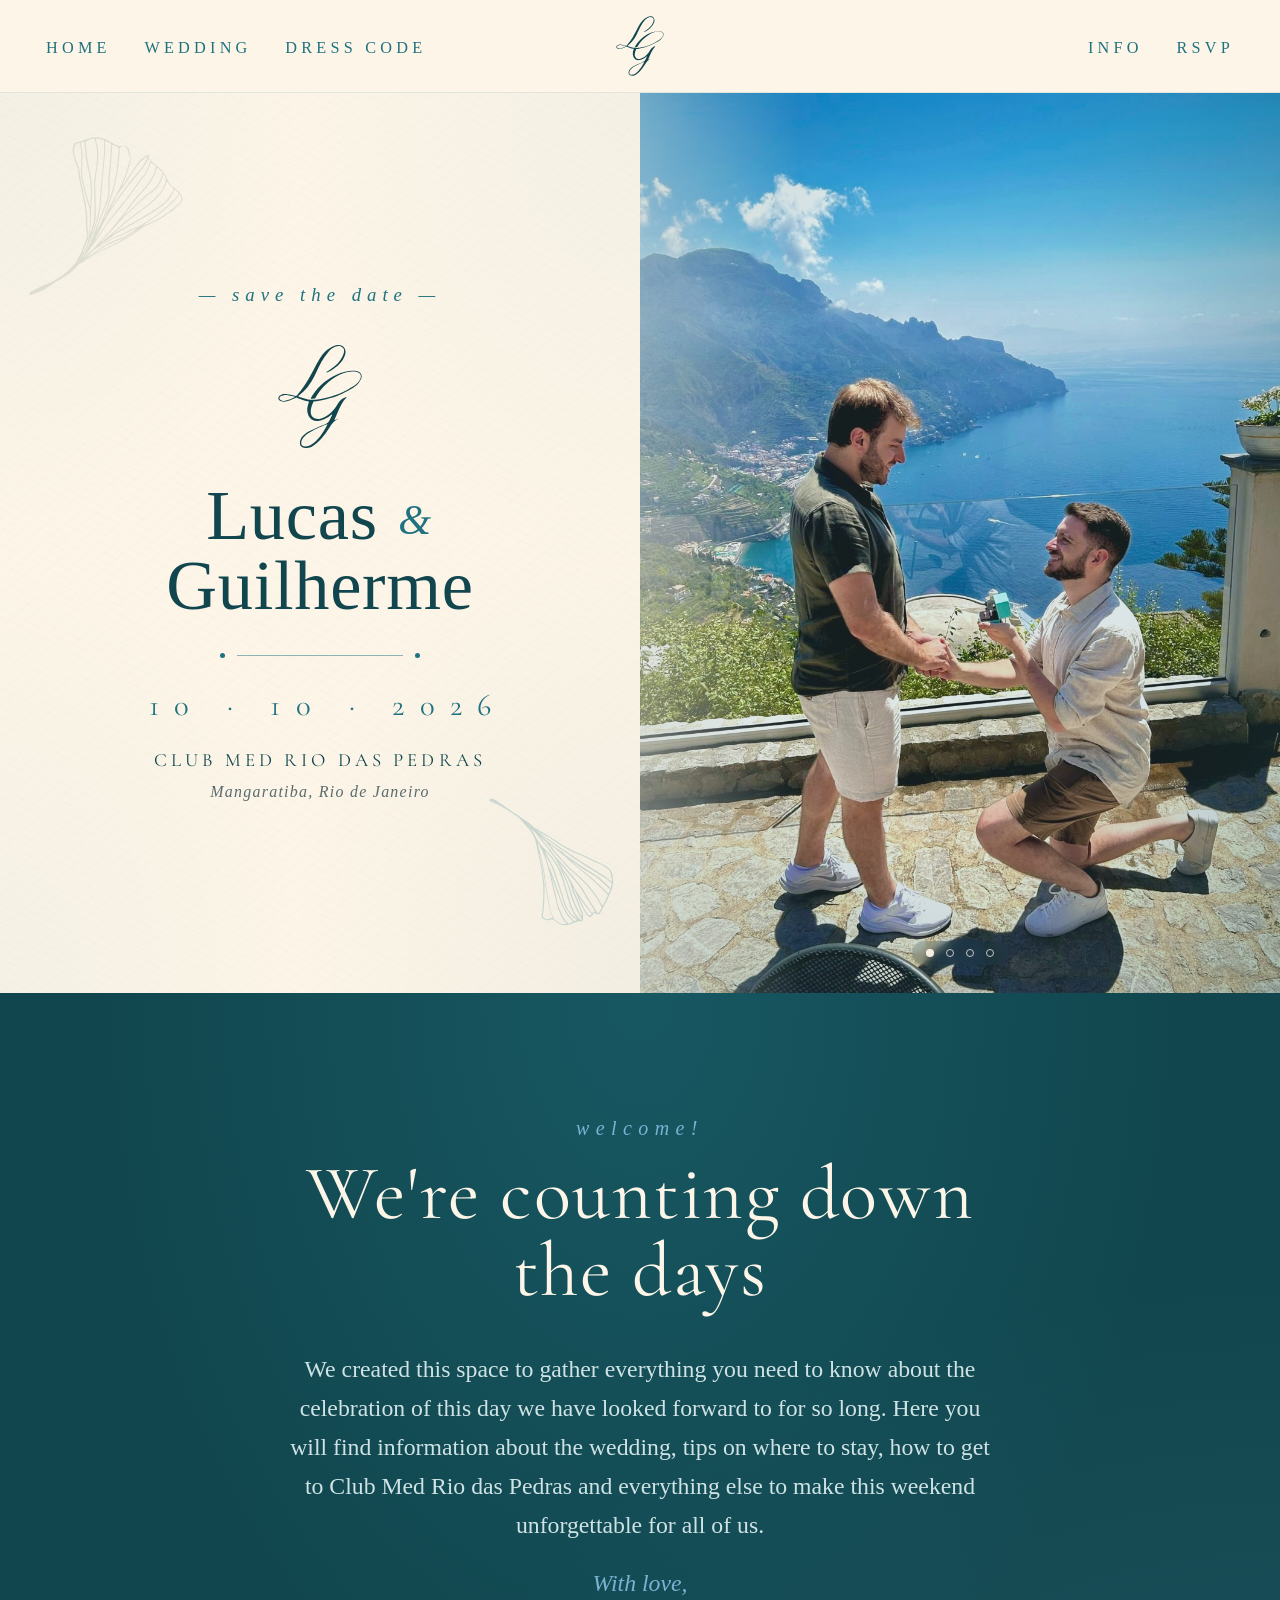
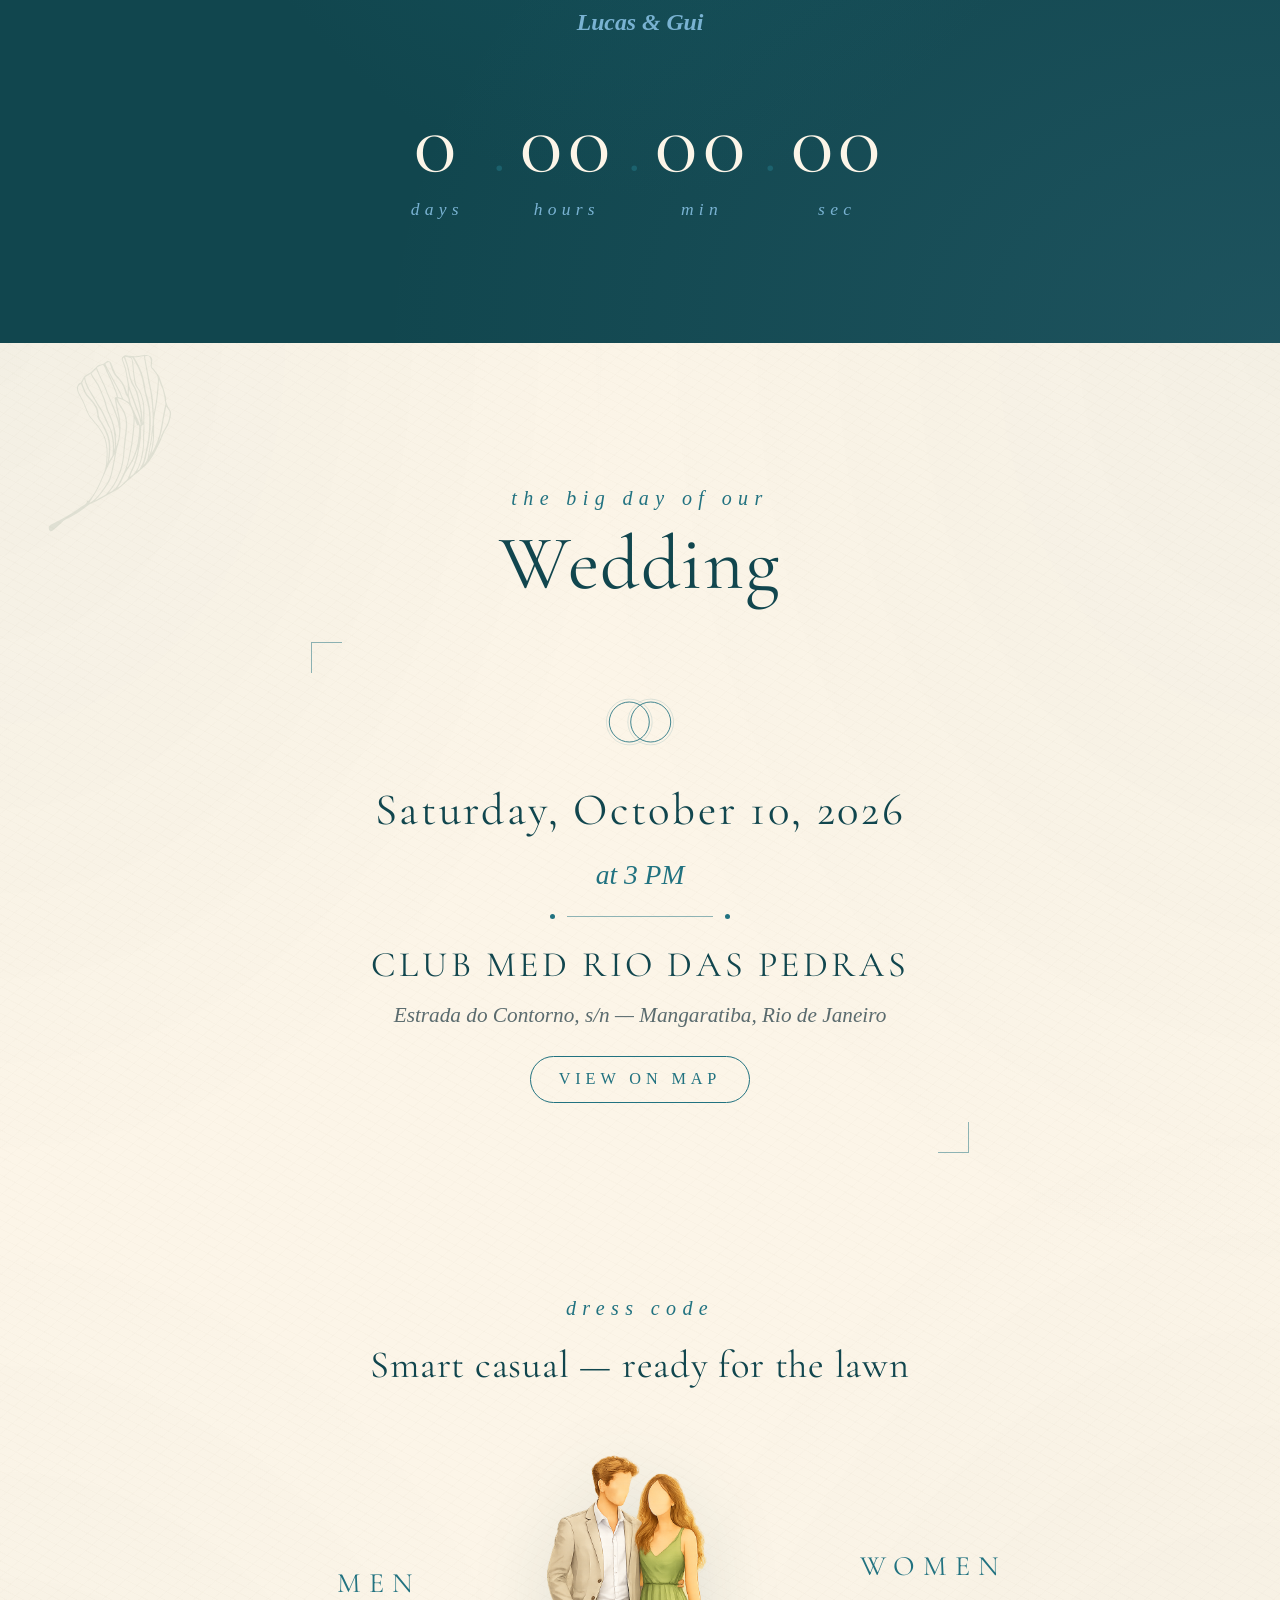
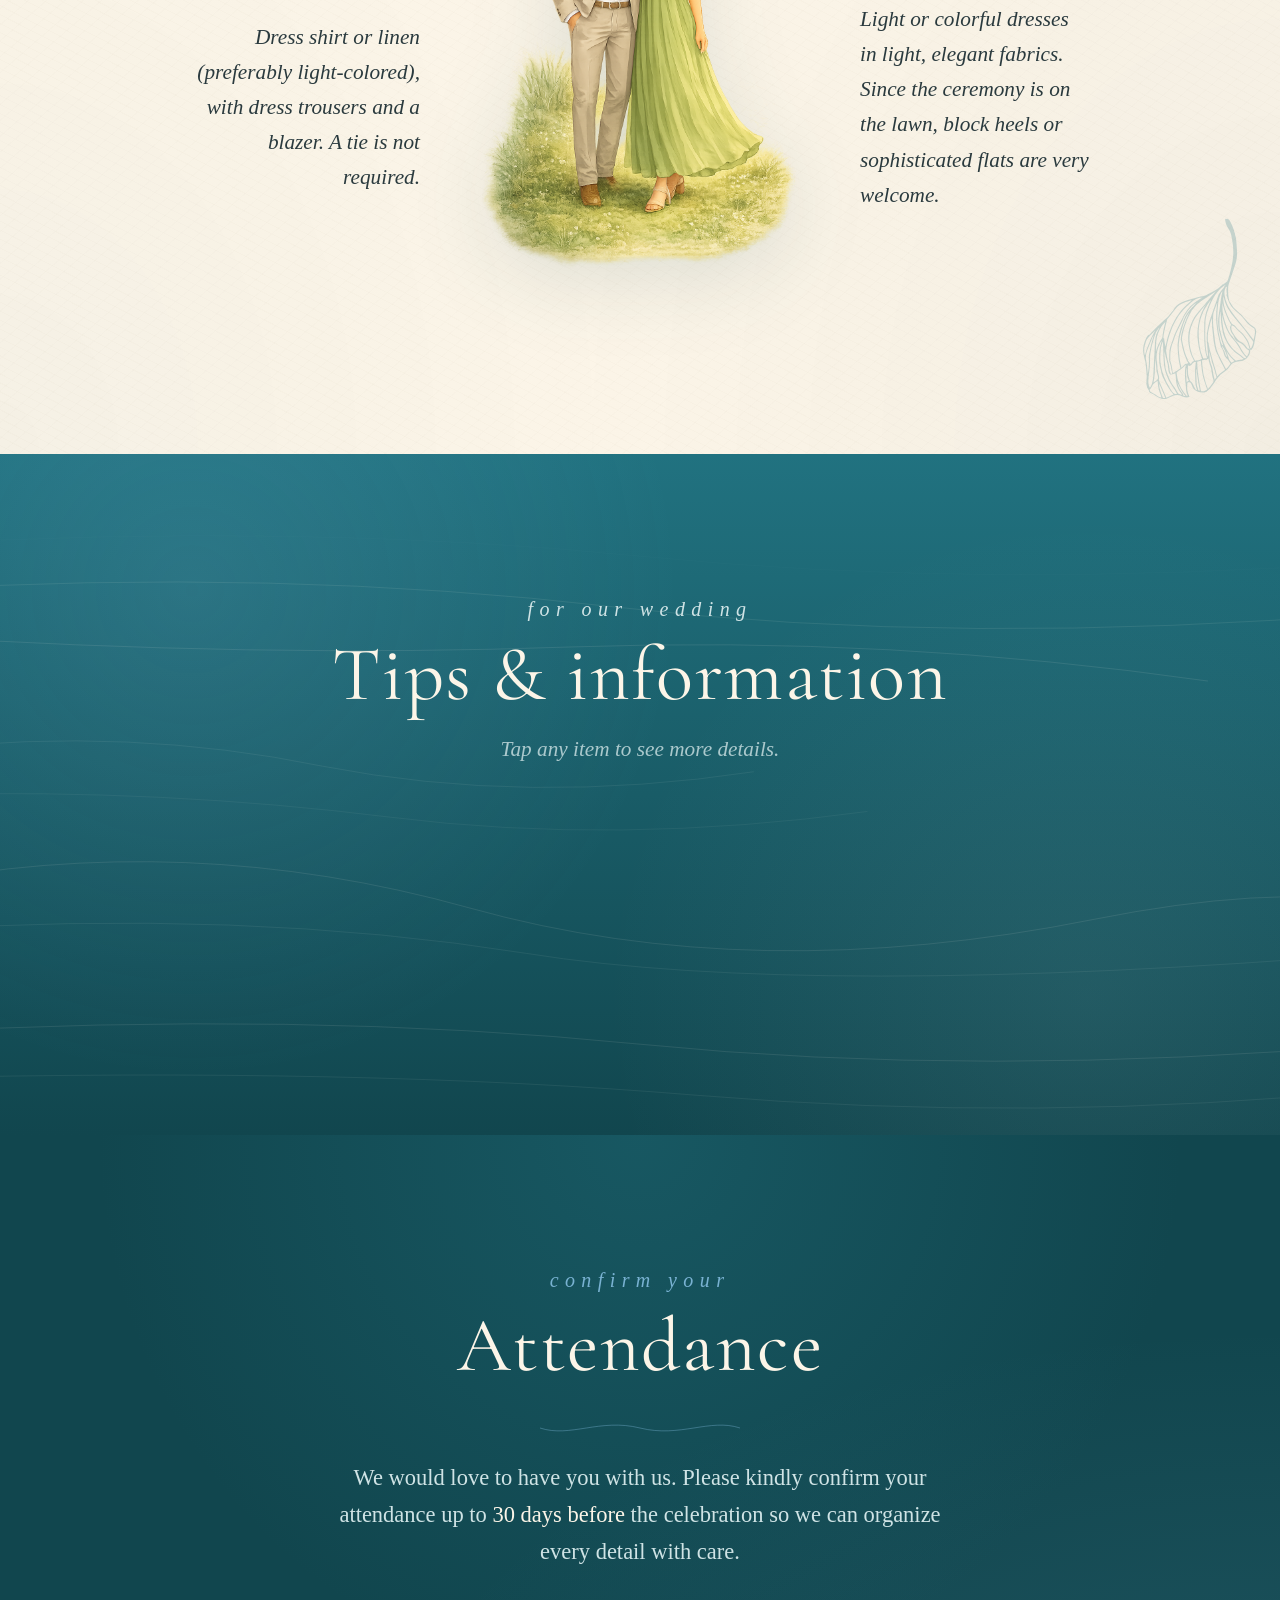
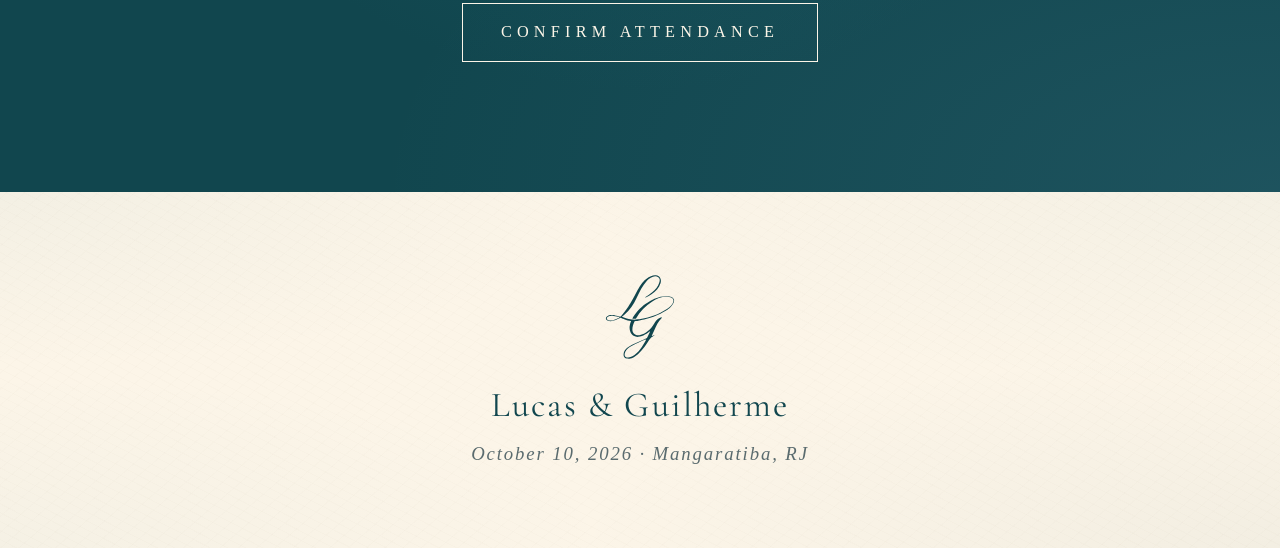
==== commit a07f5889: "/en: remove link "Ver em português" do rodapé Co-Authored-By: Claude Opus 4.8 (1M context) <noreply@" ====
--- a/en/index.html
+++ b/en/index.html
@@ -18,9 +18,6 @@
 <link rel="stylesheet" href="../styles.css">
 <style>
   .rsvp-inner-solo { grid-template-columns: 1fr; max-width: 640px; }
-  .footer-lang { margin-top: 18px; }
-  .footer-lang a { color: var(--teal); text-decoration: none; font-size: 14px; letter-spacing: .12em; opacity: .8; }
-  .footer-lang a:hover { opacity: 1; }
 </style>
 </head>
 <body data-page="index">
@@ -234,7 +231,6 @@
     <img src="../imgs/monogram.svg" alt="LG" class="footer-mono-img">
     <p class="footer-names">Lucas &amp; Guilherme</p>
     <p class="footer-date">October 10, 2026 · Mangaratiba, RJ</p>
-    <p class="footer-lang"><a href="/">🇧🇷 Ver em português</a></p>
   </div>
 </footer>
 
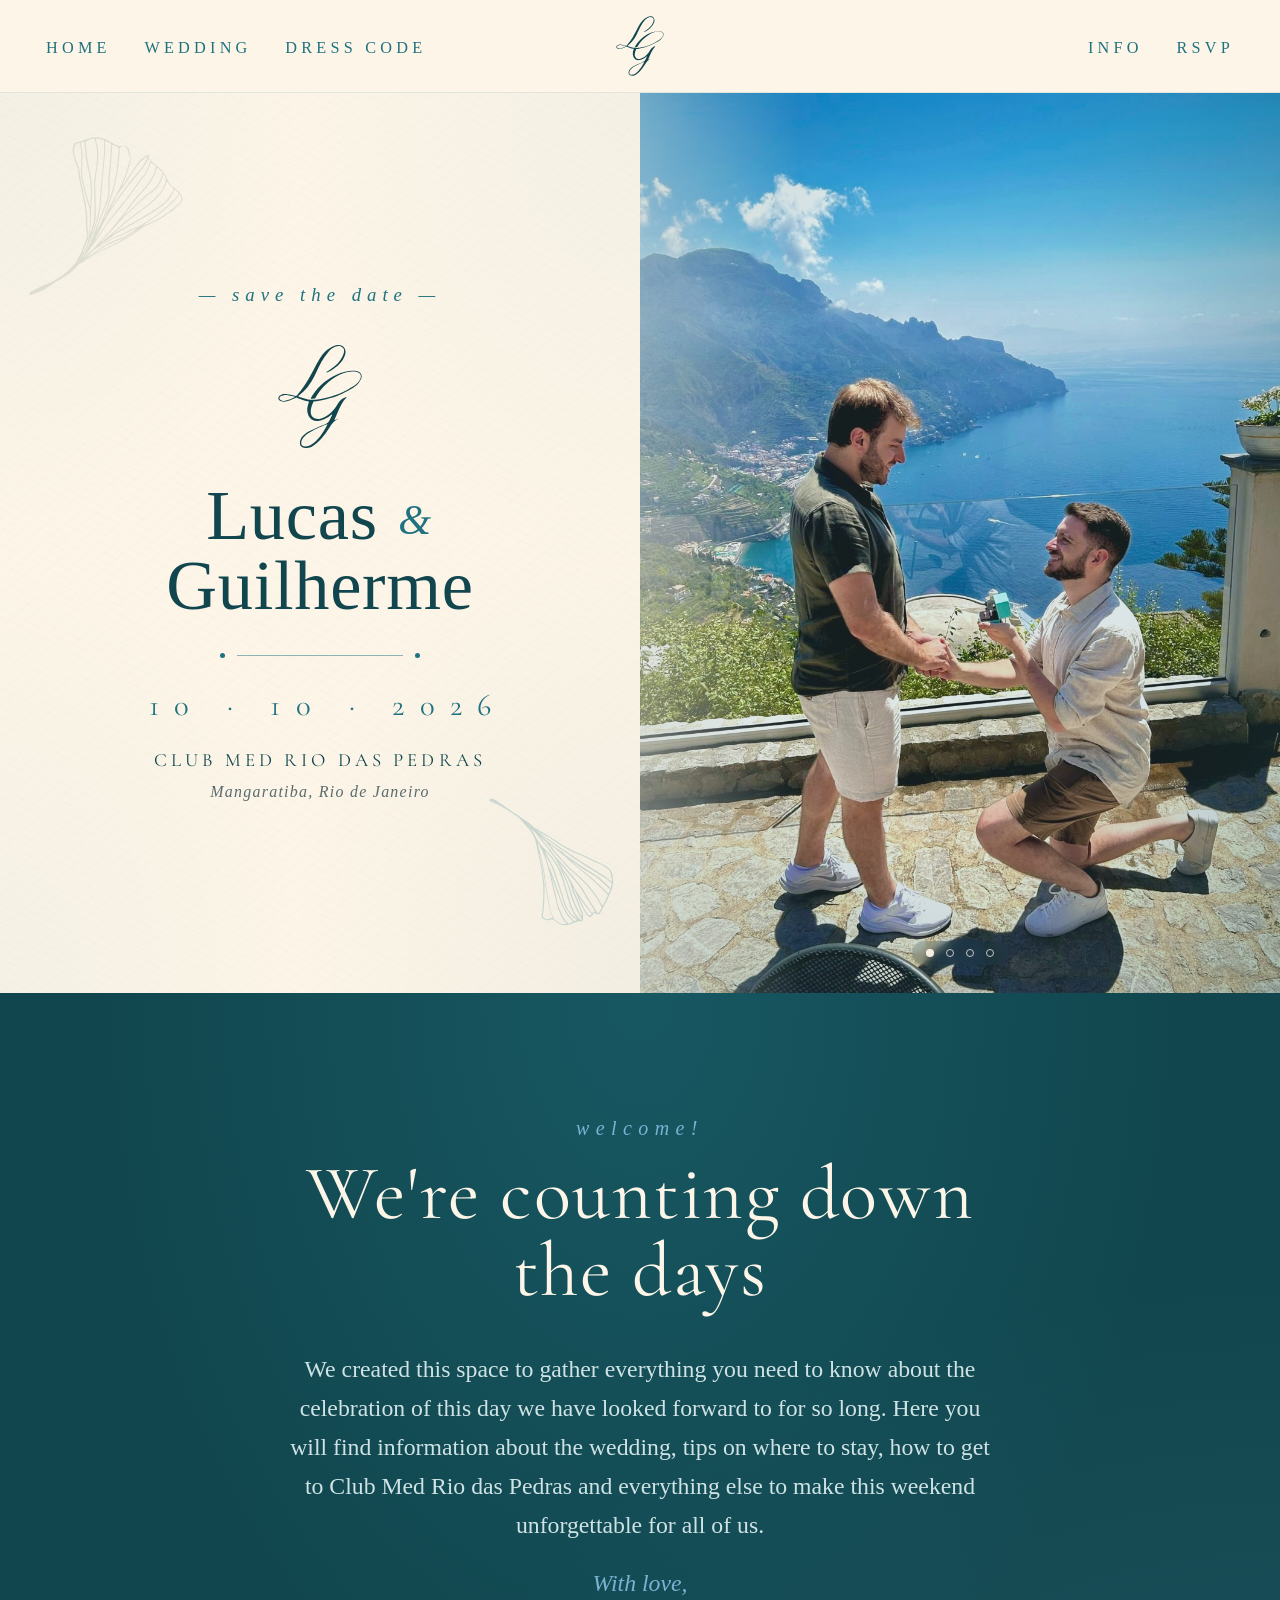
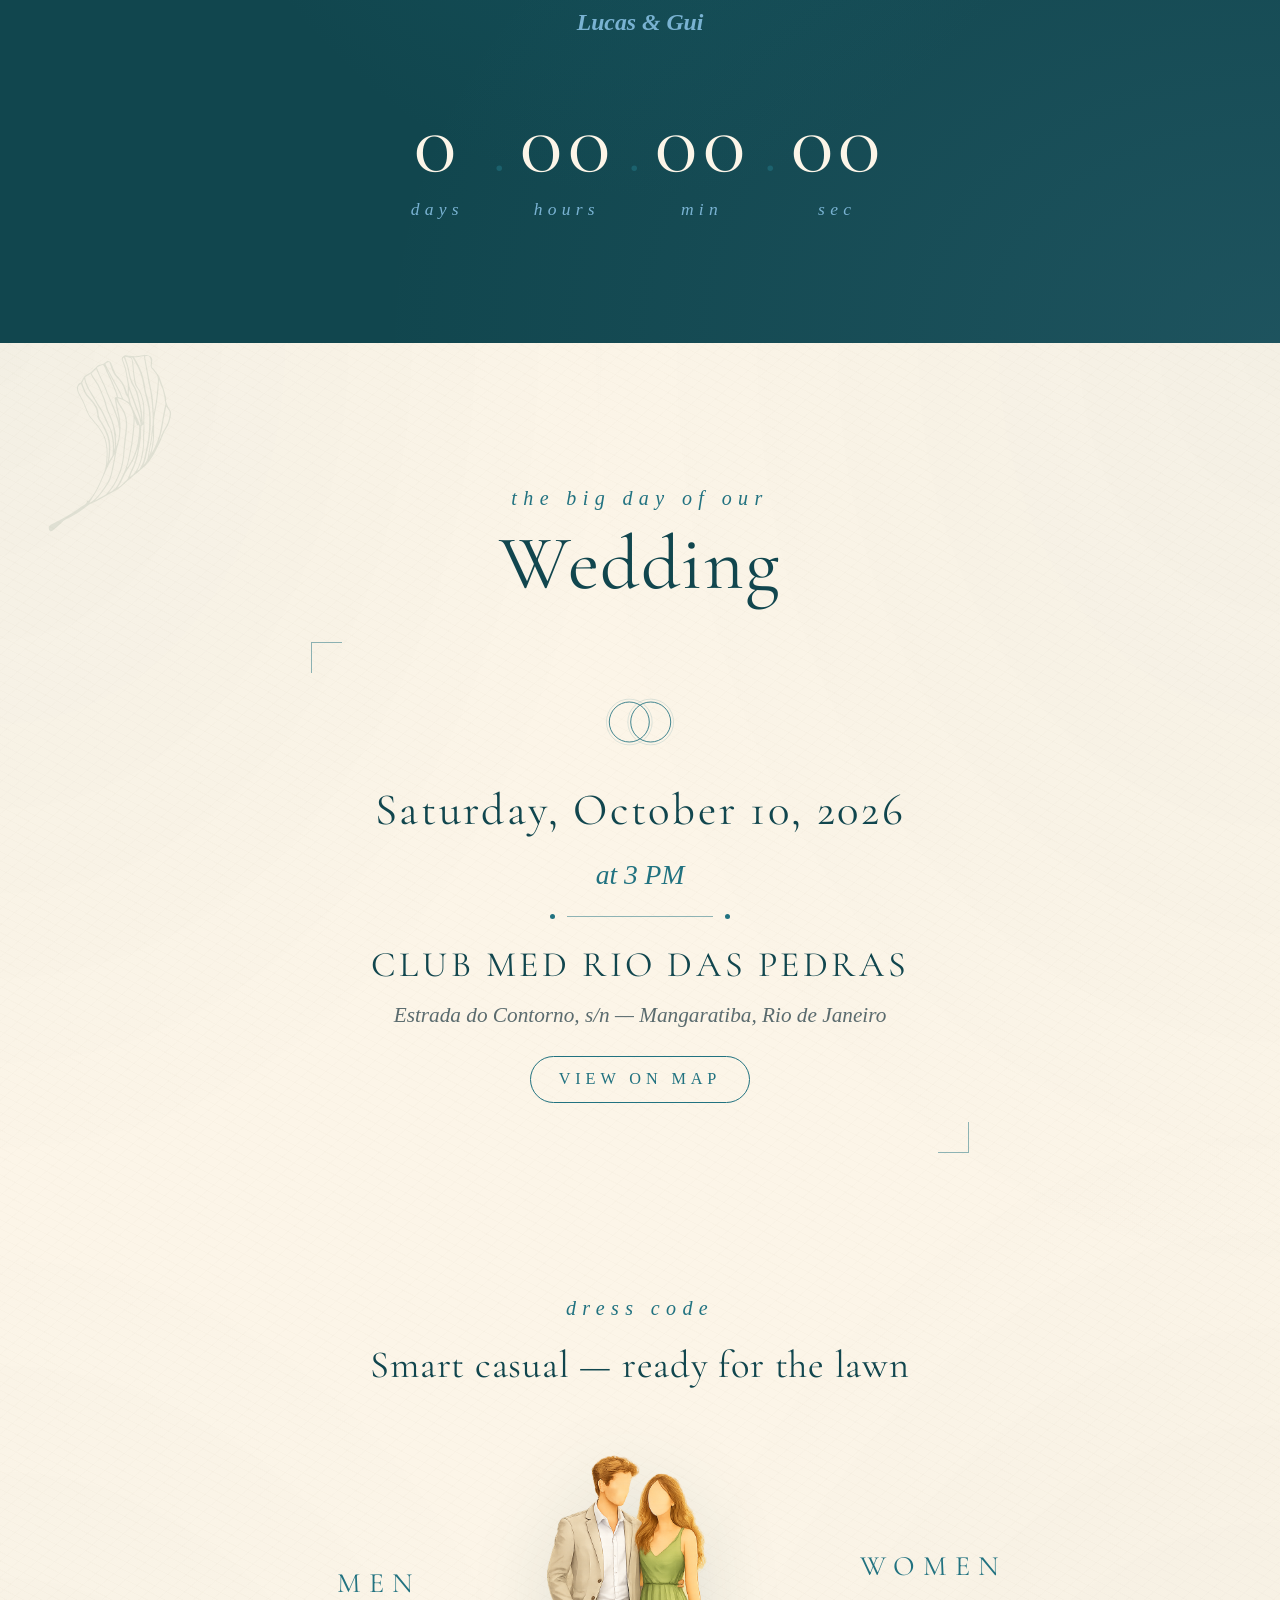
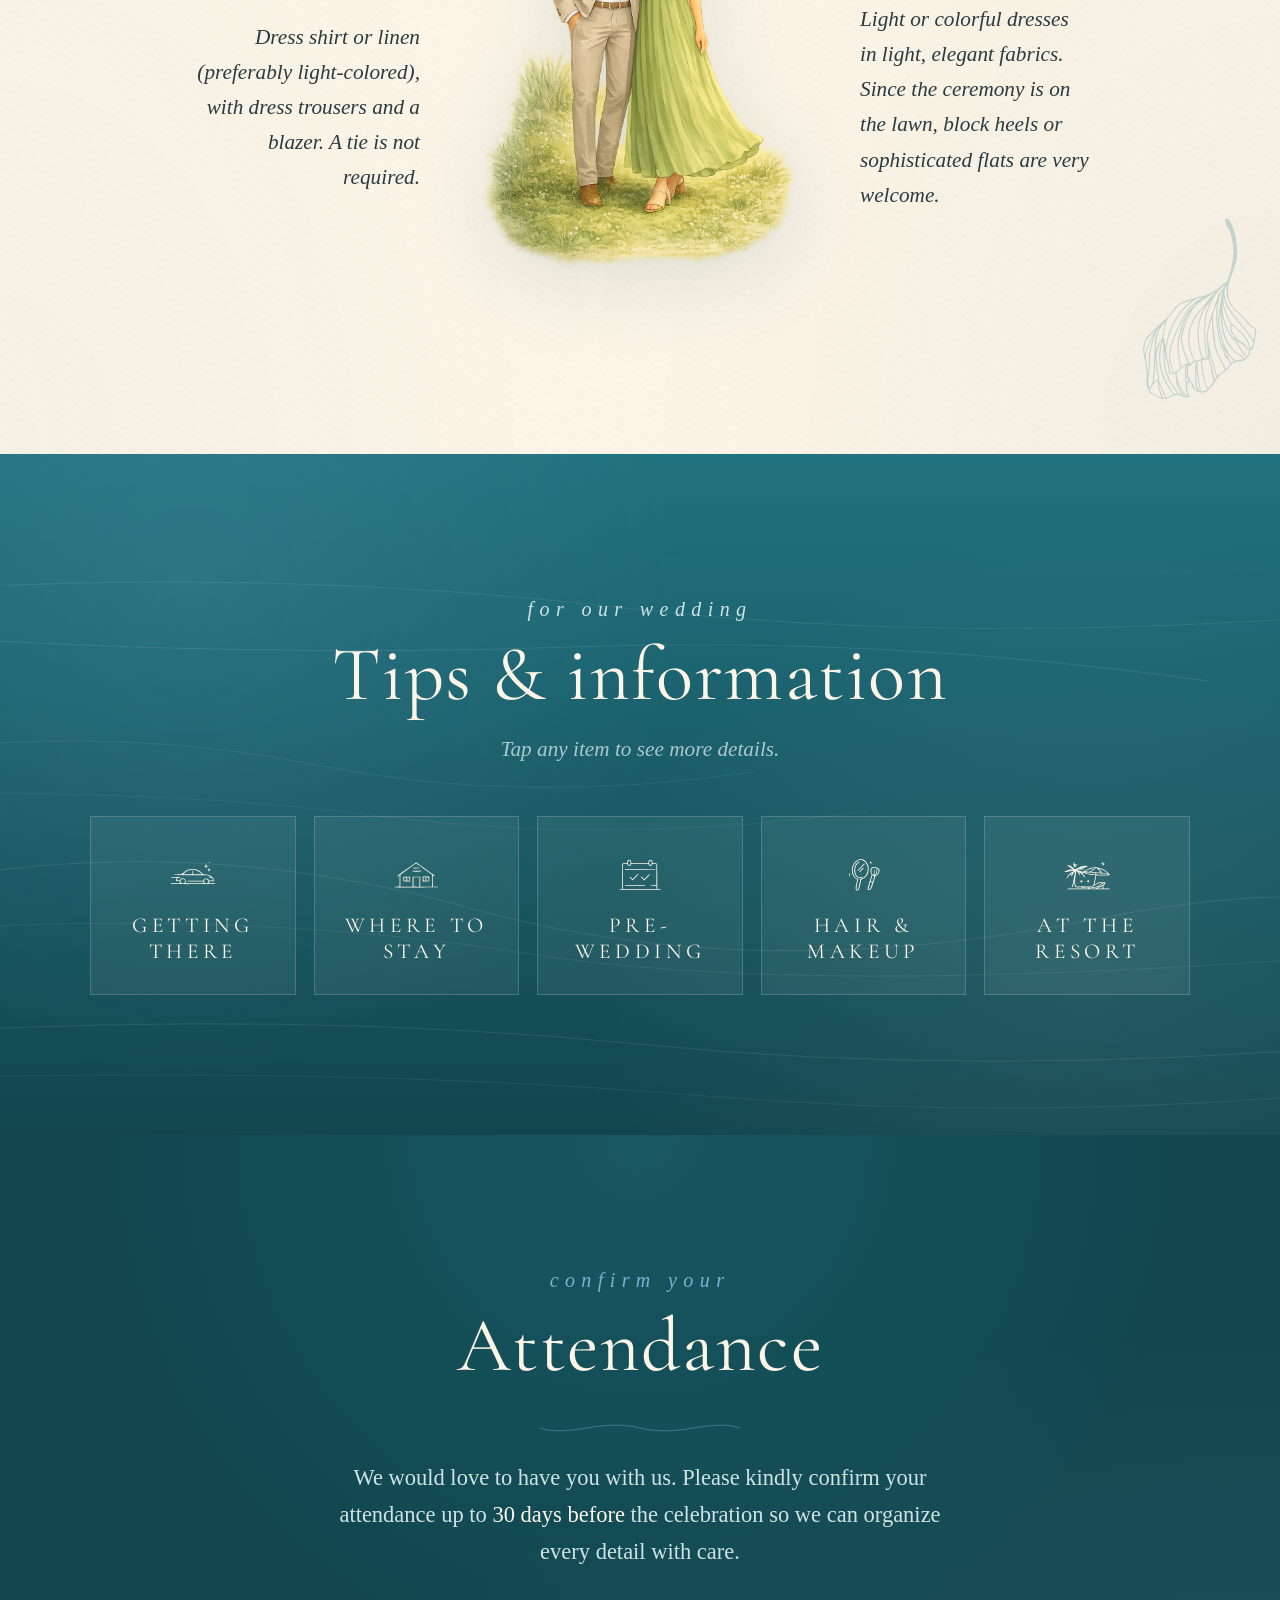
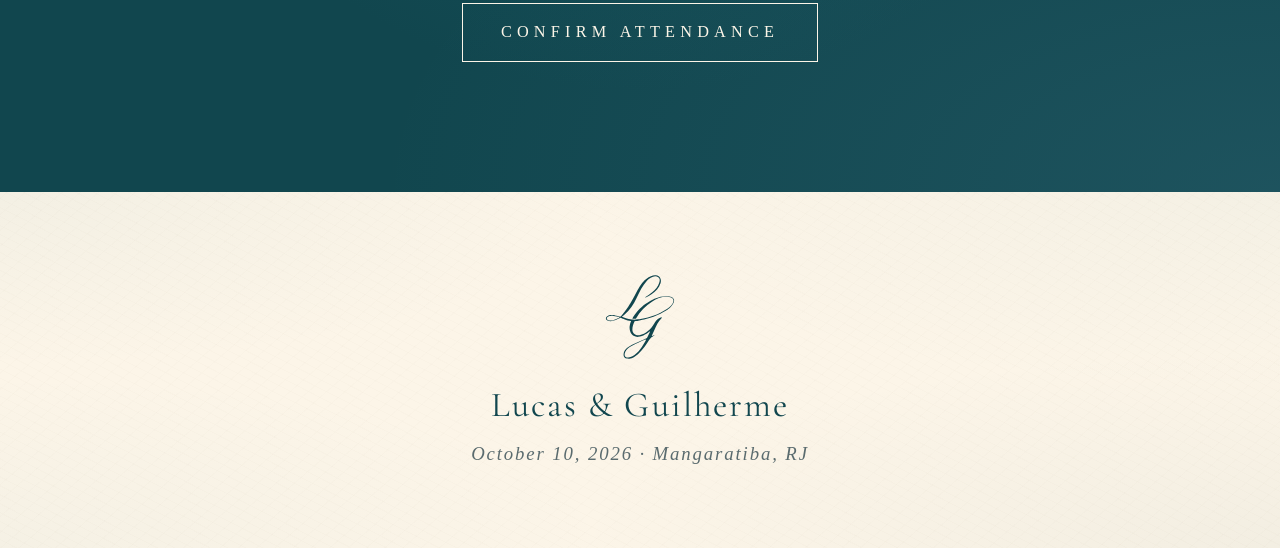
==== commit d0ddfebd: "Hospedagem: adiciona outras opções em Angra dos Reis com links do Booking Nova seção "Outras opções " ====
--- a/en/index.html
+++ b/en/index.html
@@ -220,7 +220,7 @@
         <path d="M0,15 C30,25 60,5 100,15 C140,25 170,5 200,15" fill="none" stroke="currentColor" stroke-width="0.8" opacity=".5"></path>
       </svg>
       <p class="rsvp-text">We would love to have you with us. Please kindly confirm your attendance up to <strong>30 days before</strong> the celebration so we can organize every detail with care.</p>
-      <a class="cta-btn" href="https://wa.me/5522992259785?text=Hi%21%20I%27d%20like%20to%20confirm%20my%20attendance%20at%20Lucas%20and%20Guilherme%27s%20wedding%20%2810/10/2026%29." target="_blank" rel="noopener">Confirm attendance</a>
+      <a class="cta-btn" href="https://wa.me/5511995704282?text=Hi%21%20I%27d%20like%20to%20confirm%20my%20attendance%20at%20Lucas%20and%20Guilherme%27s%20wedding%20%2810/10/2026%29." target="_blank" rel="noopener">Confirm attendance</a>
     </div>
   </div>
 </section>
@@ -289,6 +289,46 @@
     <div class="modal-cta">
       <a class="link-pill" href="https://www.clubmed.com.br/r/rio-das-pedras/y" target="_blank" rel="noopener">Book at Club Med</a>
     </div>
+    <p class="modal-subhead">Other options in Angra dos Reis</p>
+    <div class="make-cards">
+      <div class="make-card">
+        <div class="make-card-info">
+          <p class="make-card-name">Portogalo Suite Hotel</p>
+          <p class="make-card-loc">20 min drive to Club Med</p>
+        </div>
+        <a class="make-contact" href="https://www.booking.com/Share-8inUxaP" target="_blank" rel="noopener" aria-label="Book Portogalo Suite Hotel on Booking">
+          <svg viewBox="0 0 24 24" aria-hidden="true"><use href="#ic-bed"></use></svg>
+        </a>
+      </div>
+      <div class="make-card">
+        <div class="make-card-info">
+          <p class="make-card-name">Porto Marina Rede Mont Blanc</p>
+          <p class="make-card-loc">34 min drive to Club Med</p>
+        </div>
+        <a class="make-contact" href="https://www.booking.com/Share-sfskMyS" target="_blank" rel="noopener" aria-label="Book Porto Marina Rede Mont Blanc on Booking">
+          <svg viewBox="0 0 24 24" aria-hidden="true"><use href="#ic-bed"></use></svg>
+        </a>
+      </div>
+      <div class="make-card">
+        <div class="make-card-info">
+          <p class="make-card-name">Pousada Onda de Mar</p>
+          <p class="make-card-loc">25 min drive to Club Med</p>
+        </div>
+        <a class="make-contact" href="https://www.booking.com/Share-kieWke" target="_blank" rel="noopener" aria-label="Book Pousada Onda de Mar on Booking">
+          <svg viewBox="0 0 24 24" aria-hidden="true"><use href="#ic-bed"></use></svg>
+        </a>
+      </div>
+      <div class="make-card">
+        <div class="make-card-info">
+          <p class="make-card-name">Pousada Casa da Praia Angra</p>
+          <p class="make-card-loc">41 min drive to Club Med</p>
+        </div>
+        <a class="make-contact" href="https://www.booking.com/Share-Ic1wTD" target="_blank" rel="noopener" aria-label="Book Pousada Casa da Praia Angra on Booking">
+          <svg viewBox="0 0 24 24" aria-hidden="true"><use href="#ic-bed"></use></svg>
+        </a>
+      </div>
+    </div>
+    <p class="modal-note">You can also look for flats and apartments on <a href="https://www.airbnb.com.br/s/Mangaratiba--RJ" target="_blank" rel="noopener">Airbnb around Mangaratiba</a>.</p>
   </div>
 </div>
 
@@ -375,6 +415,14 @@
   <defs>
     <symbol id="ic-whatsapp" viewBox="0 0 24 24">
       <path fill="currentColor" d="M17.472 14.382c-.297-.149-1.758-.867-2.03-.967-.273-.099-.471-.148-.67.15-.197.297-.767.966-.94 1.164-.173.199-.347.223-.644.075-.297-.15-1.255-.463-2.39-1.475-.883-.788-1.48-1.761-1.653-2.059-.173-.297-.018-.458.13-.606.134-.133.298-.347.446-.52.149-.174.198-.298.298-.497.099-.198.05-.371-.025-.52-.075-.149-.669-1.612-.916-2.207-.242-.579-.487-.5-.669-.51l-.57-.01c-.198 0-.52.074-.792.372-.272.297-1.04 1.016-1.04 2.479 0 1.462 1.065 2.875 1.213 3.074.149.198 2.096 3.2 5.077 4.487.709.306 1.262.489 1.694.625.712.227 1.36.195 1.871.118.571-.085 1.758-.719 2.006-1.413.248-.694.248-1.289.173-1.413-.074-.124-.272-.198-.57-.347m-5.421 7.403h-.004a9.87 9.87 0 01-5.031-1.378l-.361-.214-3.741.982.998-3.648-.235-.374a9.86 9.86 0 01-1.51-5.26c.001-5.45 4.436-9.884 9.888-9.884 2.64 0 5.122 1.03 6.988 2.898a9.825 9.825 0 012.893 6.994c-.003 5.45-4.437 9.885-9.885 9.885m8.413-18.297A11.815 11.815 0 0012.05 0C5.495 0 .16 5.335.157 11.892c0 2.096.547 4.142 1.588 5.945L.057 24l6.305-1.654a11.882 11.882 0 005.683 1.448h.005c6.554 0 11.89-5.335 11.893-11.893a11.821 11.821 0 00-3.48-8.413z"></path>
+    </symbol>
+    <symbol id="ic-bed" viewBox="0 0 24 24">
+      <g fill="none" stroke="currentColor" stroke-width="1.8" stroke-linecap="round" stroke-linejoin="round">
+        <path d="M3 20v-9a2 2 0 012-2h14a2 2 0 012 2v9"></path>
+        <path d="M3 15h18"></path>
+        <path d="M7.5 11.5V10a1 1 0 011-1h2.5a1 1 0 011 1v1.5"></path>
+        <path d="M12 11.5V10a1 1 0 011-1h2.5a1 1 0 011 1v1.5"></path>
+      </g>
     </symbol>
     <symbol id="ic-instagram" viewBox="0 0 24 24">
       <g fill="none" stroke="currentColor" stroke-width="1.8">
--- a/styles.css
+++ b/styles.css
@@ -1036,6 +1036,19 @@
   z-index: 2;
 }
 
+.modal-subhead {
+  font-family: var(--font-display);
+  font-size: 20px;
+  letter-spacing: 0.04em;
+  color: var(--deep);
+  text-align: center;
+  margin: 34px 0 4px;
+  padding-top: 24px;
+  border-top: 1px solid rgba(33, 114, 128, 0.18);
+  position: relative;
+  z-index: 2;
+}
+
 .make-card {
   display: flex;
   align-items: center;
@@ -1098,6 +1111,11 @@
   margin: 14px 0 0;
   position: relative;
   z-index: 2;
+}
+.modal-note a {
+  color: var(--teal);
+  text-decoration: underline;
+  text-underline-offset: 2px;
 }
 
 @media (max-width: 720px) {
